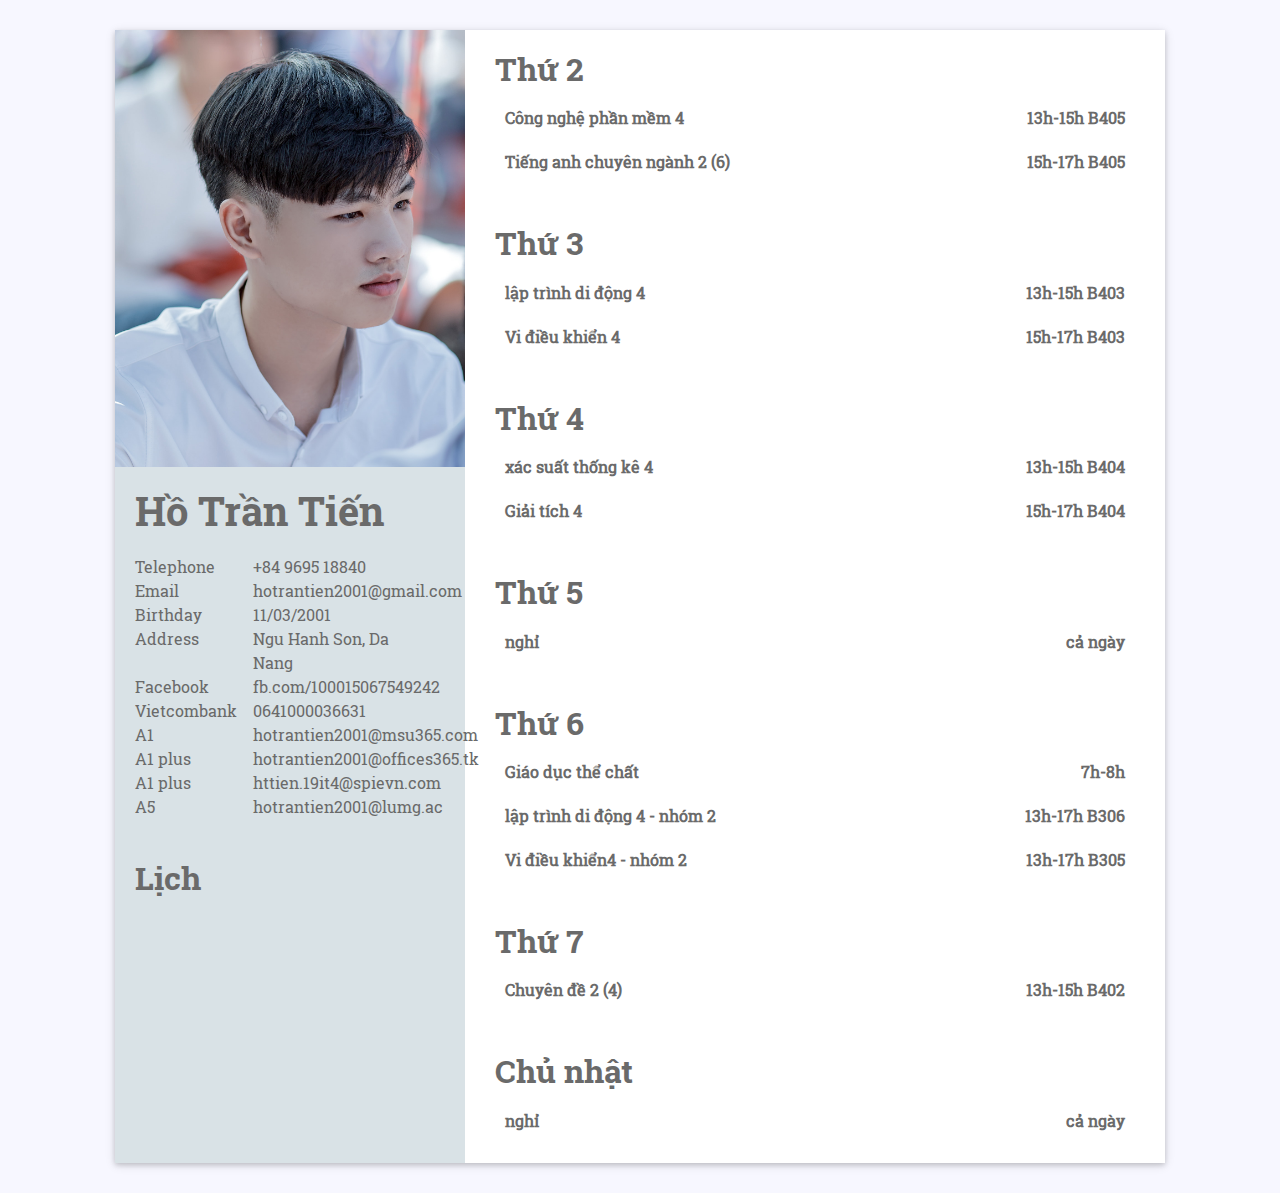
==== index.html @ 587c49fd "Update index.html" ====
<!doctype html>
<html lang="en">

<head>
    <meta charset="utf-8">
    <meta name="viewport" content="width=device-width, initial-scale=1, shrink-to-fit=no">
    <title>Profile</title>

    <link rel="shortcut icon" href="assets/images/fav.jpg">
    <link rel="stylesheet" href="assets/css/bootstrap.min.css">
    <link rel="stylesheet" href="assets/css/fontawsom-all.min.css">
    <link rel="stylesheet" type="text/css" href="assets/css/style.css" />
</head>

<body>
    <div class="container-fluid overcover">
        <div class="container profile-box">
            <div class="row">
                <div class="col-lg-4 col-md-5 leftgh">
                    <div class="image-box">
                        <img src="assets/images/profile.jpg" alt="">
                    </div>
                    <div class="name-info">
                        <h1>Hồ Trần Tiến</h1>
                        
                        <div class="row no-margin">
                            <div class="col-4 no-padding">
                                Telephone
                            </div>
                            <div class="col-8">
                                +84 9695 18840
                            </div>
                        </div>
                        <div class="row no-margin">
                            <div class="col-4 no-padding">
                                Email
                            </div>
                            <div class="col-8">
                                hotrantien2001@gmail.com
                            </div>
                        </div>
                        <div class="row no-margin">
                            <div class="col-4 no-padding">
                                Birthday
                            </div>
                            <div class="col-8">
                                11/03/2001
                            </div>
                        </div>
                        <div class="row no-margin">
                            <div class="col-4 no-padding">
                                Address
                            </div>
                            <div class="col-8">
                               Ngu Hanh Son, Da Nang
                            </div>
                        </div>
                        <div class="row no-margin">
                            <div class="col-4 no-padding">
                                Facebook
                            </div>
                            <div class="col-8">
                               fb.com/100015067549242
                            </div>
                        </div>
                        <div class="row no-margin">
                            <div class="col-4 no-padding">
                                Vietcombank
                            </div>
                            <div class="col-8">
                               0641000036631
                            </div>
                        </div>
                        <div class="row no-margin">
                            <div class="col-4 no-padding">
                                A1
                            </div>
                            <div class="col-8">
                               hotrantien2001@msu365.com
                            </div>
                        </div>
                        <div class="row no-margin">
                            <div class="col-4 no-padding">
                                A1 plus
                            </div>
                            <div class="col-8">
                               hotrantien2001@offices365.tk
                            </div>
                        </div>
                        <div class="row no-margin">
                            <div class="col-4 no-padding">
                                A1 plus
                            </div>
                            <div class="col-8">
                               httien.19it4@spievn.com
                            </div>
                        </div>
                        <div class="row no-margin">
                            <div class="col-4 no-padding">
                                A5
                            </div>
                            <div class="col-8">
                               hotrantien2001@lumg.ac
                            </div>
                        </div>
                        
                    </div>
                    <div class="profile">
                        <h2>Lịch</h2>
                        <script type="text/javascript" language="JavaScript" src="http://www.informatik.uni-leipzig.de/~duc/amlich/JavaScript/amlich-hnd.js">
                        </script>
                        <script language="JavaScript">
                        setOutputSize("small");
                        document.writeln(printSelectedMonth());
                        </script>
                    </div>
                </div>
                <div class="col-lg-8 col-md-7 no-padding">
                    <div class="rit-data">
                        <h2>Thứ 2</h2>
                        <ul>
                            <li><b>Công nghệ phần mềm 4<span>13h-15h B405</span></b></li>
                            <li><b>Tiếng anh chuyên ngành 2 (6)<span>15h-17h    B405</span></b></li>
                        </ul>
                    </div>
                    <div class="rit-data">
                        <h2>Thứ 3</h2>
                        <ul>
                            <li><b>lập trình di động 4<span>13h-15h    B403</span></b></li>
                            <li><b>Vi điều khiển 4<span>15h-17h    B403</span></b></li>
                        </ul>
                    </div>
                    <div class="rit-data">
                        <h2>Thứ 4</h2>
                        <ul>
                            <li><b>xác suất thống kê 4<span>13h-15h     B404</span></b></li>
                            <li><b>Giải tích 4<span>15h-17h    B404</span></b></li>
                        </ul>
                    </div>
                    <div class="rit-data">
                        <h2>Thứ 5</h2>
                        <ul>
                            <li><b>nghỉ<span>cả ngày</span></b></li>
                            
                        </ul>
                    </div>
                    <div class="rit-data">
                        <h2>Thứ 6</h2>
                        <ul>
                            <li><b>Giáo dục thể chất <span>7h-8h</span></b></li>
                            <li><b>lập trình di động 4 - nhóm 2<span>13h-17h    B306</span></b></li>
                            <li><b>Vi điều khiển4 - nhóm 2<span>13h-17h    B305</span></b></li>
                        </ul>
                    </div>
                    <div class="rit-data">
                        <h2>Thứ 7</h2>
                        <ul>
                            <li><b>Chuyên đề 2 (4)<span>13h-15h    B402</span></b></li>
                        </ul>
                    </div>
                    <div class="rit-data">
                        <h2>Chủ nhật</h2>
                        <ul>
                            <li><b>nghỉ<span>cả ngày</span></b></li>
                            
                        </ul>
                    </div>
                </div>
            </div>
        </div>
    </div>
</body>

<script src="assets/js/jquery-3.2.1.min.js"></script>
<script src="assets/js/popper.min.js"></script>
<script src="assets/js/bootstrap.min.js"></script>
<script src="assets/js/script.js"></script>


</html>
---- assets/css/fontawsom-all.min.css ----
/*!
 * Font Awesome Free 5.3.1 by @fontawesome - https://fontawesome.com
 * License - https://fontawesome.com/license/free (Icons: CC BY 4.0, Fonts: SIL OFL 1.1, Code: MIT License)
 */
.fa,.fab,.fal,.far,.fas{-moz-osx-font-smoothing:grayscale;-webkit-font-smoothing:antialiased;display:inline-block;font-style:normal;font-variant:normal;text-rendering:auto;line-height:1}.fa-lg{font-size:1.33333em;line-height:.75em;vertical-align:-.0667em}.fa-xs{font-size:.75em}.fa-sm{font-size:.875em}.fa-1x{font-size:1em}.fa-2x{font-size:2em}.fa-3x{font-size:3em}.fa-4x{font-size:4em}.fa-5x{font-size:5em}.fa-6x{font-size:6em}.fa-7x{font-size:7em}.fa-8x{font-size:8em}.fa-9x{font-size:9em}.fa-10x{font-size:10em}.fa-fw{text-align:center;width:1.25em}.fa-ul{list-style-type:none;margin-left:2.5em;padding-left:0}.fa-ul>li{position:relative}.fa-li{left:-2em;position:absolute;text-align:center;width:2em;line-height:inherit}.fa-border{border:.08em solid #eee;border-radius:.1em;padding:.2em .25em .15em}.fa-pull-left{float:left}.fa-pull-right{float:right}.fa.fa-pull-left,.fab.fa-pull-left,.fal.fa-pull-left,.far.fa-pull-left,.fas.fa-pull-left{margin-right:.3em}.fa.fa-pull-right,.fab.fa-pull-right,.fal.fa-pull-right,.far.fa-pull-right,.fas.fa-pull-right{margin-left:.3em}.fa-spin{animation:fa-spin 2s infinite linear}.fa-pulse{animation:fa-spin 1s infinite steps(8)}@keyframes fa-spin{0%{transform:rotate(0deg)}to{transform:rotate(1turn)}}.fa-rotate-90{-ms-filter:"progid:DXImageTransform.Microsoft.BasicImage(rotation=1)";transform:rotate(90deg)}.fa-rotate-180{-ms-filter:"progid:DXImageTransform.Microsoft.BasicImage(rotation=2)";transform:rotate(180deg)}.fa-rotate-270{-ms-filter:"progid:DXImageTransform.Microsoft.BasicImage(rotation=3)";transform:rotate(270deg)}.fa-flip-horizontal{-ms-filter:"progid:DXImageTransform.Microsoft.BasicImage(rotation=0, mirror=1)";transform:scaleX(-1)}.fa-flip-vertical{transform:scaleY(-1)}.fa-flip-horizontal.fa-flip-vertical,.fa-flip-vertical{-ms-filter:"progid:DXImageTransform.Microsoft.BasicImage(rotation=2, mirror=1)"}.fa-flip-horizontal.fa-flip-vertical{transform:scale(-1)}:root .fa-flip-horizontal,:root .fa-flip-vertical,:root .fa-rotate-90,:root .fa-rotate-180,:root .fa-rotate-270{-webkit-filter:none;filter:none}.fa-stack{display:inline-block;height:2em;line-height:2em;position:relative;vertical-align:middle;width:2em}.fa-stack-1x,.fa-stack-2x{left:0;position:absolute;text-align:center;width:100%}.fa-stack-1x{line-height:inherit}.fa-stack-2x{font-size:2em}.fa-inverse{color:#fff}.fa-500px:before{content:"\f26e"}.fa-accessible-icon:before{content:"\f368"}.fa-accusoft:before{content:"\f369"}.fa-ad:before{content:"\f641"}.fa-address-book:before{content:"\f2b9"}.fa-address-card:before{content:"\f2bb"}.fa-adjust:before{content:"\f042"}.fa-adn:before{content:"\f170"}.fa-adversal:before{content:"\f36a"}.fa-affiliatetheme:before{content:"\f36b"}.fa-air-freshener:before{content:"\f5d0"}.fa-algolia:before{content:"\f36c"}.fa-align-center:before{content:"\f037"}.fa-align-justify:before{content:"\f039"}.fa-align-left:before{content:"\f036"}.fa-align-right:before{content:"\f038"}.fa-alipay:before{content:"\f642"}.fa-allergies:before{content:"\f461"}.fa-amazon:before{content:"\f270"}.fa-amazon-pay:before{content:"\f42c"}.fa-ambulance:before{content:"\f0f9"}.fa-american-sign-language-interpreting:before{content:"\f2a3"}.fa-amilia:before{content:"\f36d"}.fa-anchor:before{content:"\f13d"}.fa-android:before{content:"\f17b"}.fa-angellist:before{content:"\f209"}.fa-angle-double-down:before{content:"\f103"}.fa-angle-double-left:before{content:"\f100"}.fa-angle-double-right:before{content:"\f101"}.fa-angle-double-up:before{content:"\f102"}.fa-angle-down:before{content:"\f107"}.fa-angle-left:before{content:"\f104"}.fa-angle-right:before{content:"\f105"}.fa-angle-up:before{content:"\f106"}.fa-angry:before{content:"\f556"}.fa-angrycreative:before{content:"\f36e"}.fa-angular:before{content:"\f420"}.fa-ankh:before{content:"\f644"}.fa-app-store:before{content:"\f36f"}.fa-app-store-ios:before{content:"\f370"}.fa-apper:before{content:"\f371"}.fa-apple:before{content:"\f179"}.fa-apple-alt:before{content:"\f5d1"}.fa-apple-pay:before{content:"\f415"}.fa-archive:before{content:"\f187"}.fa-archway:before{content:"\f557"}.fa-arrow-alt-circle-down:before{content:"\f358"}.fa-arrow-alt-circle-left:before{content:"\f359"}.fa-arrow-alt-circle-right:before{content:"\f35a"}.fa-arrow-alt-circle-up:before{content:"\f35b"}.fa-arrow-circle-down:before{content:"\f0ab"}.fa-arrow-circle-left:before{content:"\f0a8"}.fa-arrow-circle-right:before{content:"\f0a9"}.fa-arrow-circle-up:before{content:"\f0aa"}.fa-arrow-down:before{content:"\f063"}.fa-arrow-left:before{content:"\f060"}.fa-arrow-right:before{content:"\f061"}.fa-arrow-up:before{content:"\f062"}.fa-arrows-alt:before{content:"\f0b2"}.fa-arrows-alt-h:before{content:"\f337"}.fa-arrows-alt-v:before{content:"\f338"}.fa-assistive-listening-systems:before{content:"\f2a2"}.fa-asterisk:before{content:"\f069"}.fa-asymmetrik:before{content:"\f372"}.fa-at:before{content:"\f1fa"}.fa-atlas:before{content:"\f558"}.fa-atom:before{content:"\f5d2"}.fa-audible:before{content:"\f373"}.fa-audio-description:before{content:"\f29e"}.fa-autoprefixer:before{content:"\f41c"}.fa-avianex:before{content:"\f374"}.fa-aviato:before{content:"\f421"}.fa-award:before{content:"\f559"}.fa-aws:before{content:"\f375"}.fa-backspace:before{content:"\f55a"}.fa-backward:before{content:"\f04a"}.fa-balance-scale:before{content:"\f24e"}.fa-ban:before{content:"\f05e"}.fa-band-aid:before{content:"\f462"}.fa-bandcamp:before{content:"\f2d5"}.fa-barcode:before{content:"\f02a"}.fa-bars:before{content:"\f0c9"}.fa-baseball-ball:before{content:"\f433"}.fa-basketball-ball:before{content:"\f434"}.fa-bath:before{content:"\f2cd"}.fa-battery-empty:before{content:"\f244"}.fa-battery-full:before{content:"\f240"}.fa-battery-half:before{content:"\f242"}.fa-battery-quarter:before{content:"\f243"}.fa-battery-three-quarters:before{content:"\f241"}.fa-bed:before{content:"\f236"}.fa-beer:before{content:"\f0fc"}.fa-behance:before{content:"\f1b4"}.fa-behance-square:before{content:"\f1b5"}.fa-bell:before{content:"\f0f3"}.fa-bell-slash:before{content:"\f1f6"}.fa-bezier-curve:before{content:"\f55b"}.fa-bible:before{content:"\f647"}.fa-bicycle:before{content:"\f206"}.fa-bimobject:before{content:"\f378"}.fa-binoculars:before{content:"\f1e5"}.fa-birthday-cake:before{content:"\f1fd"}.fa-bitbucket:before{content:"\f171"}.fa-bitcoin:before{content:"\f379"}.fa-bity:before{content:"\f37a"}.fa-black-tie:before{content:"\f27e"}.fa-blackberry:before{content:"\f37b"}.fa-blender:before{content:"\f517"}.fa-blind:before{content:"\f29d"}.fa-blogger:before{content:"\f37c"}.fa-blogger-b:before{content:"\f37d"}.fa-bluetooth:before{content:"\f293"}.fa-bluetooth-b:before{content:"\f294"}.fa-bold:before{content:"\f032"}.fa-bolt:before{content:"\f0e7"}.fa-bomb:before{content:"\f1e2"}.fa-bone:before{content:"\f5d7"}.fa-bong:before{content:"\f55c"}.fa-book:before{content:"\f02d"}.fa-book-open:before{content:"\f518"}.fa-book-reader:before{content:"\f5da"}.fa-bookmark:before{content:"\f02e"}.fa-bowling-ball:before{content:"\f436"}.fa-box:before{content:"\f466"}.fa-box-open:before{content:"\f49e"}.fa-boxes:before{content:"\f468"}.fa-braille:before{content:"\f2a1"}.fa-brain:before{content:"\f5dc"}.fa-briefcase:before{content:"\f0b1"}.fa-briefcase-medical:before{content:"\f469"}.fa-broadcast-tower:before{content:"\f519"}.fa-broom:before{content:"\f51a"}.fa-brush:before{content:"\f55d"}.fa-btc:before{content:"\f15a"}.fa-bug:before{content:"\f188"}.fa-building:before{content:"\f1ad"}.fa-bullhorn:before{content:"\f0a1"}.fa-bullseye:before{content:"\f140"}.fa-burn:before{content:"\f46a"}.fa-buromobelexperte:before{content:"\f37f"}.fa-bus:before{content:"\f207"}.fa-bus-alt:before{content:"\f55e"}.fa-business-time:before{content:"\f64a"}.fa-buysellads:before{content:"\f20d"}.fa-calculator:before{content:"\f1ec"}.fa-calendar:before{content:"\f133"}.fa-calendar-alt:before{content:"\f073"}.fa-calendar-check:before{content:"\f274"}.fa-calendar-minus:before{content:"\f272"}.fa-calendar-plus:before{content:"\f271"}.fa-calendar-times:before{content:"\f273"}.fa-camera:before{content:"\f030"}.fa-camera-retro:before{content:"\f083"}.fa-cannabis:before{content:"\f55f"}.fa-capsules:before{content:"\f46b"}.fa-car:before{content:"\f1b9"}.fa-car-alt:before{content:"\f5de"}.fa-car-battery:before{content:"\f5df"}.fa-car-crash:before{content:"\f5e1"}.fa-car-side:before{content:"\f5e4"}.fa-caret-down:before{content:"\f0d7"}.fa-caret-left:before{content:"\f0d9"}.fa-caret-right:before{content:"\f0da"}.fa-caret-square-down:before{content:"\f150"}.fa-caret-square-left:before{content:"\f191"}.fa-caret-square-right:before{content:"\f152"}.fa-caret-square-up:before{content:"\f151"}.fa-caret-up:before{content:"\f0d8"}.fa-cart-arrow-down:before{content:"\f218"}.fa-cart-plus:before{content:"\f217"}.fa-cc-amazon-pay:before{content:"\f42d"}.fa-cc-amex:before{content:"\f1f3"}.fa-cc-apple-pay:before{content:"\f416"}.fa-cc-diners-club:before{content:"\f24c"}.fa-cc-discover:before{content:"\f1f2"}.fa-cc-jcb:before{content:"\f24b"}.fa-cc-mastercard:before{content:"\f1f1"}.fa-cc-paypal:before{content:"\f1f4"}.fa-cc-stripe:before{content:"\f1f5"}.fa-cc-visa:before{content:"\f1f0"}.fa-centercode:before{content:"\f380"}.fa-certificate:before{content:"\f0a3"}.fa-chalkboard:before{content:"\f51b"}.fa-chalkboard-teacher:before{content:"\f51c"}.fa-charging-station:before{content:"\f5e7"}.fa-chart-area:before{content:"\f1fe"}.fa-chart-bar:before{content:"\f080"}.fa-chart-line:before{content:"\f201"}.fa-chart-pie:before{content:"\f200"}.fa-check:before{content:"\f00c"}.fa-check-circle:before{content:"\f058"}.fa-check-double:before{content:"\f560"}.fa-check-square:before{content:"\f14a"}.fa-chess:before{content:"\f439"}.fa-chess-bishop:before{content:"\f43a"}.fa-chess-board:before{content:"\f43c"}.fa-chess-king:before{content:"\f43f"}.fa-chess-knight:before{content:"\f441"}.fa-chess-pawn:before{content:"\f443"}.fa-chess-queen:before{content:"\f445"}.fa-chess-rook:before{content:"\f447"}.fa-chevron-circle-down:before{content:"\f13a"}.fa-chevron-circle-left:before{content:"\f137"}.fa-chevron-circle-right:before{content:"\f138"}.fa-chevron-circle-up:before{content:"\f139"}.fa-chevron-down:before{content:"\f078"}.fa-chevron-left:before{content:"\f053"}.fa-chevron-right:before{content:"\f054"}.fa-chevron-up:before{content:"\f077"}.fa-child:before{content:"\f1ae"}.fa-chrome:before{content:"\f268"}.fa-church:before{content:"\f51d"}.fa-circle:before{content:"\f111"}.fa-circle-notch:before{content:"\f1ce"}.fa-city:before{content:"\f64f"}.fa-clipboard:before{content:"\f328"}.fa-clipboard-check:before{content:"\f46c"}.fa-clipboard-list:before{content:"\f46d"}.fa-clock:before{content:"\f017"}.fa-clone:before{content:"\f24d"}.fa-closed-captioning:before{content:"\f20a"}.fa-cloud:before{content:"\f0c2"}.fa-cloud-download-alt:before{content:"\f381"}.fa-cloud-upload-alt:before{content:"\f382"}.fa-cloudscale:before{content:"\f383"}.fa-cloudsmith:before{content:"\f384"}.fa-cloudversify:before{content:"\f385"}.fa-cocktail:before{content:"\f561"}.fa-code:before{content:"\f121"}.fa-code-branch:before{content:"\f126"}.fa-codepen:before{content:"\f1cb"}.fa-codiepie:before{content:"\f284"}.fa-coffee:before{content:"\f0f4"}.fa-cog:before{content:"\f013"}.fa-cogs:before{content:"\f085"}.fa-coins:before{content:"\f51e"}.fa-columns:before{content:"\f0db"}.fa-comment:before{content:"\f075"}.fa-comment-alt:before{content:"\f27a"}.fa-comment-dollar:before{content:"\f651"}.fa-comment-dots:before{content:"\f4ad"}.fa-comment-slash:before{content:"\f4b3"}.fa-comments:before{content:"\f086"}.fa-comments-dollar:before{content:"\f653"}.fa-compact-disc:before{content:"\f51f"}.fa-compass:before{content:"\f14e"}.fa-compress:before{content:"\f066"}.fa-concierge-bell:before{content:"\f562"}.fa-connectdevelop:before{content:"\f20e"}.fa-contao:before{content:"\f26d"}.fa-cookie:before{content:"\f563"}.fa-cookie-bite:before{content:"\f564"}.fa-copy:before{content:"\f0c5"}.fa-copyright:before{content:"\f1f9"}.fa-couch:before{content:"\f4b8"}.fa-cpanel:before{content:"\f388"}.fa-creative-commons:before{content:"\f25e"}.fa-creative-commons-by:before{content:"\f4e7"}.fa-creative-commons-nc:before{content:"\f4e8"}.fa-creative-commons-nc-eu:before{content:"\f4e9"}.fa-creative-commons-nc-jp:before{content:"\f4ea"}.fa-creative-commons-nd:before{content:"\f4eb"}.fa-creative-commons-pd:before{content:"\f4ec"}.fa-creative-commons-pd-alt:before{content:"\f4ed"}.fa-creative-commons-remix:before{content:"\f4ee"}.fa-creative-commons-sa:before{content:"\f4ef"}.fa-creative-commons-sampling:before{content:"\f4f0"}.fa-creative-commons-sampling-plus:before{content:"\f4f1"}.fa-creative-commons-share:before{content:"\f4f2"}.fa-credit-card:before{content:"\f09d"}.fa-crop:before{content:"\f125"}.fa-crop-alt:before{content:"\f565"}.fa-cross:before{content:"\f654"}.fa-crosshairs:before{content:"\f05b"}.fa-crow:before{content:"\f520"}.fa-crown:before{content:"\f521"}.fa-css3:before{content:"\f13c"}.fa-css3-alt:before{content:"\f38b"}.fa-cube:before{content:"\f1b2"}.fa-cubes:before{content:"\f1b3"}.fa-cut:before{content:"\f0c4"}.fa-cuttlefish:before{content:"\f38c"}.fa-d-and-d:before{content:"\f38d"}.fa-dashcube:before{content:"\f210"}.fa-database:before{content:"\f1c0"}.fa-deaf:before{content:"\f2a4"}.fa-delicious:before{content:"\f1a5"}.fa-deploydog:before{content:"\f38e"}.fa-deskpro:before{content:"\f38f"}.fa-desktop:before{content:"\f108"}.fa-deviantart:before{content:"\f1bd"}.fa-dharmachakra:before{content:"\f655"}.fa-diagnoses:before{content:"\f470"}.fa-dice:before{content:"\f522"}.fa-dice-five:before{content:"\f523"}.fa-dice-four:before{content:"\f524"}.fa-dice-one:before{content:"\f525"}.fa-dice-six:before{content:"\f526"}.fa-dice-three:before{content:"\f527"}.fa-dice-two:before{content:"\f528"}.fa-digg:before{content:"\f1a6"}.fa-digital-ocean:before{content:"\f391"}.fa-digital-tachograph:before{content:"\f566"}.fa-directions:before{content:"\f5eb"}.fa-discord:before{content:"\f392"}.fa-discourse:before{content:"\f393"}.fa-divide:before{content:"\f529"}.fa-dizzy:before{content:"\f567"}.fa-dna:before{content:"\f471"}.fa-dochub:before{content:"\f394"}.fa-docker:before{content:"\f395"}.fa-dollar-sign:before{content:"\f155"}.fa-dolly:before{content:"\f472"}.fa-dolly-flatbed:before{content:"\f474"}.fa-donate:before{content:"\f4b9"}.fa-door-closed:before{content:"\f52a"}.fa-door-open:before{content:"\f52b"}.fa-dot-circle:before{content:"\f192"}.fa-dove:before{content:"\f4ba"}.fa-download:before{content:"\f019"}.fa-draft2digital:before{content:"\f396"}.fa-drafting-compass:before{content:"\f568"}.fa-draw-polygon:before{content:"\f5ee"}.fa-dribbble:before{content:"\f17d"}.fa-dribbble-square:before{content:"\f397"}.fa-dropbox:before{content:"\f16b"}.fa-drum:before{content:"\f569"}.fa-drum-steelpan:before{content:"\f56a"}.fa-drupal:before{content:"\f1a9"}.fa-dumbbell:before{content:"\f44b"}.fa-dyalog:before{content:"\f399"}.fa-earlybirds:before{content:"\f39a"}.fa-ebay:before{content:"\f4f4"}.fa-edge:before{content:"\f282"}.fa-edit:before{content:"\f044"}.fa-eject:before{content:"\f052"}.fa-elementor:before{content:"\f430"}.fa-ellipsis-h:before{content:"\f141"}.fa-ellipsis-v:before{content:"\f142"}.fa-ello:before{content:"\f5f1"}.fa-ember:before{content:"\f423"}.fa-empire:before{content:"\f1d1"}.fa-envelope:before{content:"\f0e0"}.fa-envelope-open:before{content:"\f2b6"}.fa-envelope-open-text:before{content:"\f658"}.fa-envelope-square:before{content:"\f199"}.fa-envira:before{content:"\f299"}.fa-equals:before{content:"\f52c"}.fa-eraser:before{content:"\f12d"}.fa-erlang:before{content:"\f39d"}.fa-ethereum:before{content:"\f42e"}.fa-etsy:before{content:"\f2d7"}.fa-euro-sign:before{content:"\f153"}.fa-exchange-alt:before{content:"\f362"}.fa-exclamation:before{content:"\f12a"}.fa-exclamation-circle:before{content:"\f06a"}.fa-exclamation-triangle:before{content:"\f071"}.fa-expand:before{content:"\f065"}.fa-expand-arrows-alt:before{content:"\f31e"}.fa-expeditedssl:before{content:"\f23e"}.fa-external-link-alt:before{content:"\f35d"}.fa-external-link-square-alt:before{content:"\f360"}.fa-eye:before{content:"\f06e"}.fa-eye-dropper:before{content:"\f1fb"}.fa-eye-slash:before{content:"\f070"}.fa-facebook:before{content:"\f09a"}.fa-facebook-f:before{content:"\f39e"}.fa-facebook-messenger:before{content:"\f39f"}.fa-facebook-square:before{content:"\f082"}.fa-fast-backward:before{content:"\f049"}.fa-fast-forward:before{content:"\f050"}.fa-fax:before{content:"\f1ac"}.fa-feather:before{content:"\f52d"}.fa-feather-alt:before{content:"\f56b"}.fa-female:before{content:"\f182"}.fa-fighter-jet:before{content:"\f0fb"}.fa-file:before{content:"\f15b"}.fa-file-alt:before{content:"\f15c"}.fa-file-archive:before{content:"\f1c6"}.fa-file-audio:before{content:"\f1c7"}.fa-file-code:before{content:"\f1c9"}.fa-file-contract:before{content:"\f56c"}.fa-file-download:before{content:"\f56d"}.fa-file-excel:before{content:"\f1c3"}.fa-file-export:before{content:"\f56e"}.fa-file-image:before{content:"\f1c5"}.fa-file-import:before{content:"\f56f"}.fa-file-invoice:before{content:"\f570"}.fa-file-invoice-dollar:before{content:"\f571"}.fa-file-medical:before{content:"\f477"}.fa-file-medical-alt:before{content:"\f478"}.fa-file-pdf:before{content:"\f1c1"}.fa-file-powerpoint:before{content:"\f1c4"}.fa-file-prescription:before{content:"\f572"}.fa-file-signature:before{content:"\f573"}.fa-file-upload:before{content:"\f574"}.fa-file-video:before{content:"\f1c8"}.fa-file-word:before{content:"\f1c2"}.fa-fill:before{content:"\f575"}.fa-fill-drip:before{content:"\f576"}.fa-film:before{content:"\f008"}.fa-filter:before{content:"\f0b0"}.fa-fingerprint:before{content:"\f577"}.fa-fire:before{content:"\f06d"}.fa-fire-extinguisher:before{content:"\f134"}.fa-firefox:before{content:"\f269"}.fa-first-aid:before{content:"\f479"}.fa-first-order:before{content:"\f2b0"}.fa-first-order-alt:before{content:"\f50a"}.fa-firstdraft:before{content:"\f3a1"}.fa-fish:before{content:"\f578"}.fa-flag:before{content:"\f024"}.fa-flag-checkered:before{content:"\f11e"}.fa-flask:before{content:"\f0c3"}.fa-flickr:before{content:"\f16e"}.fa-flipboard:before{content:"\f44d"}.fa-flushed:before{content:"\f579"}.fa-fly:before{content:"\f417"}.fa-folder:before{content:"\f07b"}.fa-folder-minus:before{content:"\f65d"}.fa-folder-open:before{content:"\f07c"}.fa-folder-plus:before{content:"\f65e"}.fa-font:before{content:"\f031"}.fa-font-awesome:before{content:"\f2b4"}.fa-font-awesome-alt:before{content:"\f35c"}.fa-font-awesome-flag:before{content:"\f425"}.fa-font-awesome-logo-full:before{content:"\f4e6"}.fa-fonticons:before{content:"\f280"}.fa-fonticons-fi:before{content:"\f3a2"}.fa-football-ball:before{content:"\f44e"}.fa-fort-awesome:before{content:"\f286"}.fa-fort-awesome-alt:before{content:"\f3a3"}.fa-forumbee:before{content:"\f211"}.fa-forward:before{content:"\f04e"}.fa-foursquare:before{content:"\f180"}.fa-free-code-camp:before{content:"\f2c5"}.fa-freebsd:before{content:"\f3a4"}.fa-frog:before{content:"\f52e"}.fa-frown:before{content:"\f119"}.fa-frown-open:before{content:"\f57a"}.fa-fulcrum:before{content:"\f50b"}.fa-funnel-dollar:before{content:"\f662"}.fa-futbol:before{content:"\f1e3"}.fa-galactic-republic:before{content:"\f50c"}.fa-galactic-senate:before{content:"\f50d"}.fa-gamepad:before{content:"\f11b"}.fa-gas-pump:before{content:"\f52f"}.fa-gavel:before{content:"\f0e3"}.fa-gem:before{content:"\f3a5"}.fa-genderless:before{content:"\f22d"}.fa-get-pocket:before{content:"\f265"}.fa-gg:before{content:"\f260"}.fa-gg-circle:before{content:"\f261"}.fa-gift:before{content:"\f06b"}.fa-git:before{content:"\f1d3"}.fa-git-square:before{content:"\f1d2"}.fa-github:before{content:"\f09b"}.fa-github-alt:before{content:"\f113"}.fa-github-square:before{content:"\f092"}.fa-gitkraken:before{content:"\f3a6"}.fa-gitlab:before{content:"\f296"}.fa-gitter:before{content:"\f426"}.fa-glass-martini:before{content:"\f000"}.fa-glass-martini-alt:before{content:"\f57b"}.fa-glasses:before{content:"\f530"}.fa-glide:before{content:"\f2a5"}.fa-glide-g:before{content:"\f2a6"}.fa-globe:before{content:"\f0ac"}.fa-globe-africa:before{content:"\f57c"}.fa-globe-americas:before{content:"\f57d"}.fa-globe-asia:before{content:"\f57e"}.fa-gofore:before{content:"\f3a7"}.fa-golf-ball:before{content:"\f450"}.fa-goodreads:before{content:"\f3a8"}.fa-goodreads-g:before{content:"\f3a9"}.fa-google:before{content:"\f1a0"}.fa-google-drive:before{content:"\f3aa"}.fa-google-play:before{content:"\f3ab"}.fa-google-plus:before{content:"\f2b3"}.fa-google-plus-g:before{content:"\f0d5"}.fa-google-plus-square:before{content:"\f0d4"}.fa-google-wallet:before{content:"\f1ee"}.fa-gopuram:before{content:"\f664"}.fa-graduation-cap:before{content:"\f19d"}.fa-gratipay:before{content:"\f184"}.fa-grav:before{content:"\f2d6"}.fa-greater-than:before{content:"\f531"}.fa-greater-than-equal:before{content:"\f532"}.fa-grimace:before{content:"\f57f"}.fa-grin:before{content:"\f580"}.fa-grin-alt:before{content:"\f581"}.fa-grin-beam:before{content:"\f582"}.fa-grin-beam-sweat:before{content:"\f583"}.fa-grin-hearts:before{content:"\f584"}.fa-grin-squint:before{content:"\f585"}.fa-grin-squint-tears:before{content:"\f586"}.fa-grin-stars:before{content:"\f587"}.fa-grin-tears:before{content:"\f588"}.fa-grin-tongue:before{content:"\f589"}.fa-grin-tongue-squint:before{content:"\f58a"}.fa-grin-tongue-wink:before{content:"\f58b"}.fa-grin-wink:before{content:"\f58c"}.fa-grip-horizontal:before{content:"\f58d"}.fa-grip-vertical:before{content:"\f58e"}.fa-gripfire:before{content:"\f3ac"}.fa-grunt:before{content:"\f3ad"}.fa-gulp:before{content:"\f3ae"}.fa-h-square:before{content:"\f0fd"}.fa-hacker-news:before{content:"\f1d4"}.fa-hacker-news-square:before{content:"\f3af"}.fa-hackerrank:before{content:"\f5f7"}.fa-hamsa:before{content:"\f665"}.fa-hand-holding:before{content:"\f4bd"}.fa-hand-holding-heart:before{content:"\f4be"}.fa-hand-holding-usd:before{content:"\f4c0"}.fa-hand-lizard:before{content:"\f258"}.fa-hand-paper:before{content:"\f256"}.fa-hand-peace:before{content:"\f25b"}.fa-hand-point-down:before{content:"\f0a7"}.fa-hand-point-left:before{content:"\f0a5"}.fa-hand-point-right:before{content:"\f0a4"}.fa-hand-point-up:before{content:"\f0a6"}.fa-hand-pointer:before{content:"\f25a"}.fa-hand-rock:before{content:"\f255"}.fa-hand-scissors:before{content:"\f257"}.fa-hand-spock:before{content:"\f259"}.fa-hands:before{content:"\f4c2"}.fa-hands-helping:before{content:"\f4c4"}.fa-handshake:before{content:"\f2b5"}.fa-hashtag:before{content:"\f292"}.fa-haykal:before{content:"\f666"}.fa-hdd:before{content:"\f0a0"}.fa-heading:before{content:"\f1dc"}.fa-headphones:before{content:"\f025"}.fa-headphones-alt:before{content:"\f58f"}.fa-headset:before{content:"\f590"}.fa-heart:before{content:"\f004"}.fa-heartbeat:before{content:"\f21e"}.fa-helicopter:before{content:"\f533"}.fa-highlighter:before{content:"\f591"}.fa-hips:before{content:"\f452"}.fa-hire-a-helper:before{content:"\f3b0"}.fa-history:before{content:"\f1da"}.fa-hockey-puck:before{content:"\f453"}.fa-home:before{content:"\f015"}.fa-hooli:before{content:"\f427"}.fa-hornbill:before{content:"\f592"}.fa-hospital:before{content:"\f0f8"}.fa-hospital-alt:before{content:"\f47d"}.fa-hospital-symbol:before{content:"\f47e"}.fa-hot-tub:before{content:"\f593"}.fa-hotel:before{content:"\f594"}.fa-hotjar:before{content:"\f3b1"}.fa-hourglass:before{content:"\f254"}.fa-hourglass-end:before{content:"\f253"}.fa-hourglass-half:before{content:"\f252"}.fa-hourglass-start:before{content:"\f251"}.fa-houzz:before{content:"\f27c"}.fa-html5:before{content:"\f13b"}.fa-hubspot:before{content:"\f3b2"}.fa-i-cursor:before{content:"\f246"}.fa-id-badge:before{content:"\f2c1"}.fa-id-card:before{content:"\f2c2"}.fa-id-card-alt:before{content:"\f47f"}.fa-image:before{content:"\f03e"}.fa-images:before{content:"\f302"}.fa-imdb:before{content:"\f2d8"}.fa-inbox:before{content:"\f01c"}.fa-indent:before{content:"\f03c"}.fa-industry:before{content:"\f275"}.fa-infinity:before{content:"\f534"}.fa-info:before{content:"\f129"}.fa-info-circle:before{content:"\f05a"}.fa-instagram:before{content:"\f16d"}.fa-internet-explorer:before{content:"\f26b"}.fa-ioxhost:before{content:"\f208"}.fa-italic:before{content:"\f033"}.fa-itunes:before{content:"\f3b4"}.fa-itunes-note:before{content:"\f3b5"}.fa-java:before{content:"\f4e4"}.fa-jedi:before{content:"\f669"}.fa-jedi-order:before{content:"\f50e"}.fa-jenkins:before{content:"\f3b6"}.fa-joget:before{content:"\f3b7"}.fa-joint:before{content:"\f595"}.fa-joomla:before{content:"\f1aa"}.fa-journal-whills:before{content:"\f66a"}.fa-js:before{content:"\f3b8"}.fa-js-square:before{content:"\f3b9"}.fa-jsfiddle:before{content:"\f1cc"}.fa-kaaba:before{content:"\f66b"}.fa-kaggle:before{content:"\f5fa"}.fa-key:before{content:"\f084"}.fa-keybase:before{content:"\f4f5"}.fa-keyboard:before{content:"\f11c"}.fa-keycdn:before{content:"\f3ba"}.fa-khanda:before{content:"\f66d"}.fa-kickstarter:before{content:"\f3bb"}.fa-kickstarter-k:before{content:"\f3bc"}.fa-kiss:before{content:"\f596"}.fa-kiss-beam:before{content:"\f597"}.fa-kiss-wink-heart:before{content:"\f598"}.fa-kiwi-bird:before{content:"\f535"}.fa-korvue:before{content:"\f42f"}.fa-landmark:before{content:"\f66f"}.fa-language:before{content:"\f1ab"}.fa-laptop:before{content:"\f109"}.fa-laptop-code:before{content:"\f5fc"}.fa-laravel:before{content:"\f3bd"}.fa-lastfm:before{content:"\f202"}.fa-lastfm-square:before{content:"\f203"}.fa-laugh:before{content:"\f599"}.fa-laugh-beam:before{content:"\f59a"}.fa-laugh-squint:before{content:"\f59b"}.fa-laugh-wink:before{content:"\f59c"}.fa-layer-group:before{content:"\f5fd"}.fa-leaf:before{content:"\f06c"}.fa-leanpub:before{content:"\f212"}.fa-lemon:before{content:"\f094"}.fa-less:before{content:"\f41d"}.fa-less-than:before{content:"\f536"}.fa-less-than-equal:before{content:"\f537"}.fa-level-down-alt:before{content:"\f3be"}.fa-level-up-alt:before{content:"\f3bf"}.fa-life-ring:before{content:"\f1cd"}.fa-lightbulb:before{content:"\f0eb"}.fa-line:before{content:"\f3c0"}.fa-link:before{content:"\f0c1"}.fa-linkedin:before{content:"\f08c"}.fa-linkedin-in:before{content:"\f0e1"}.fa-linode:before{content:"\f2b8"}.fa-linux:before{content:"\f17c"}.fa-lira-sign:before{content:"\f195"}.fa-list:before{content:"\f03a"}.fa-list-alt:before{content:"\f022"}.fa-list-ol:before{content:"\f0cb"}.fa-list-ul:before{content:"\f0ca"}.fa-location-arrow:before{content:"\f124"}.fa-lock:before{content:"\f023"}.fa-lock-open:before{content:"\f3c1"}.fa-long-arrow-alt-down:before{content:"\f309"}.fa-long-arrow-alt-left:before{content:"\f30a"}.fa-long-arrow-alt-right:before{content:"\f30b"}.fa-long-arrow-alt-up:before{content:"\f30c"}.fa-low-vision:before{content:"\f2a8"}.fa-luggage-cart:before{content:"\f59d"}.fa-lyft:before{content:"\f3c3"}.fa-magento:before{content:"\f3c4"}.fa-magic:before{content:"\f0d0"}.fa-magnet:before{content:"\f076"}.fa-mail-bulk:before{content:"\f674"}.fa-mailchimp:before{content:"\f59e"}.fa-male:before{content:"\f183"}.fa-mandalorian:before{content:"\f50f"}.fa-map:before{content:"\f279"}.fa-map-marked:before{content:"\f59f"}.fa-map-marked-alt:before{content:"\f5a0"}.fa-map-marker:before{content:"\f041"}.fa-map-marker-alt:before{content:"\f3c5"}.fa-map-pin:before{content:"\f276"}.fa-map-signs:before{content:"\f277"}.fa-markdown:before{content:"\f60f"}.fa-marker:before{content:"\f5a1"}.fa-mars:before{content:"\f222"}.fa-mars-double:before{content:"\f227"}.fa-mars-stroke:before{content:"\f229"}.fa-mars-stroke-h:before{content:"\f22b"}.fa-mars-stroke-v:before{content:"\f22a"}.fa-mastodon:before{content:"\f4f6"}.fa-maxcdn:before{content:"\f136"}.fa-medal:before{content:"\f5a2"}.fa-medapps:before{content:"\f3c6"}.fa-medium:before{content:"\f23a"}.fa-medium-m:before{content:"\f3c7"}.fa-medkit:before{content:"\f0fa"}.fa-medrt:before{content:"\f3c8"}.fa-meetup:before{content:"\f2e0"}.fa-megaport:before{content:"\f5a3"}.fa-meh:before{content:"\f11a"}.fa-meh-blank:before{content:"\f5a4"}.fa-meh-rolling-eyes:before{content:"\f5a5"}.fa-memory:before{content:"\f538"}.fa-menorah:before{content:"\f676"}.fa-mercury:before{content:"\f223"}.fa-microchip:before{content:"\f2db"}.fa-microphone:before{content:"\f130"}.fa-microphone-alt:before{content:"\f3c9"}.fa-microphone-alt-slash:before{content:"\f539"}.fa-microphone-slash:before{content:"\f131"}.fa-microscope:before{content:"\f610"}.fa-microsoft:before{content:"\f3ca"}.fa-minus:before{content:"\f068"}.fa-minus-circle:before{content:"\f056"}.fa-minus-square:before{content:"\f146"}.fa-mix:before{content:"\f3cb"}.fa-mixcloud:before{content:"\f289"}.fa-mizuni:before{content:"\f3cc"}.fa-mobile:before{content:"\f10b"}.fa-mobile-alt:before{content:"\f3cd"}.fa-modx:before{content:"\f285"}.fa-monero:before{content:"\f3d0"}.fa-money-bill:before{content:"\f0d6"}.fa-money-bill-alt:before{content:"\f3d1"}.fa-money-bill-wave:before{content:"\f53a"}.fa-money-bill-wave-alt:before{content:"\f53b"}.fa-money-check:before{content:"\f53c"}.fa-money-check-alt:before{content:"\f53d"}.fa-monument:before{content:"\f5a6"}.fa-moon:before{content:"\f186"}.fa-mortar-pestle:before{content:"\f5a7"}.fa-mosque:before{content:"\f678"}.fa-motorcycle:before{content:"\f21c"}.fa-mouse-pointer:before{content:"\f245"}.fa-music:before{content:"\f001"}.fa-napster:before{content:"\f3d2"}.fa-neos:before{content:"\f612"}.fa-neuter:before{content:"\f22c"}.fa-newspaper:before{content:"\f1ea"}.fa-nimblr:before{content:"\f5a8"}.fa-nintendo-switch:before{content:"\f418"}.fa-node:before{content:"\f419"}.fa-node-js:before{content:"\f3d3"}.fa-not-equal:before{content:"\f53e"}.fa-notes-medical:before{content:"\f481"}.fa-npm:before{content:"\f3d4"}.fa-ns8:before{content:"\f3d5"}.fa-nutritionix:before{content:"\f3d6"}.fa-object-group:before{content:"\f247"}.fa-object-ungroup:before{content:"\f248"}.fa-odnoklassniki:before{content:"\f263"}.fa-odnoklassniki-square:before{content:"\f264"}.fa-oil-can:before{content:"\f613"}.fa-old-republic:before{content:"\f510"}.fa-om:before{content:"\f679"}.fa-opencart:before{content:"\f23d"}.fa-openid:before{content:"\f19b"}.fa-opera:before{content:"\f26a"}.fa-optin-monster:before{content:"\f23c"}.fa-osi:before{content:"\f41a"}.fa-outdent:before{content:"\f03b"}.fa-page4:before{content:"\f3d7"}.fa-pagelines:before{content:"\f18c"}.fa-paint-brush:before{content:"\f1fc"}.fa-paint-roller:before{content:"\f5aa"}.fa-palette:before{content:"\f53f"}.fa-palfed:before{content:"\f3d8"}.fa-pallet:before{content:"\f482"}.fa-paper-plane:before{content:"\f1d8"}.fa-paperclip:before{content:"\f0c6"}.fa-parachute-box:before{content:"\f4cd"}.fa-paragraph:before{content:"\f1dd"}.fa-parking:before{content:"\f540"}.fa-passport:before{content:"\f5ab"}.fa-pastafarianism:before{content:"\f67b"}.fa-paste:before{content:"\f0ea"}.fa-patreon:before{content:"\f3d9"}.fa-pause:before{content:"\f04c"}.fa-pause-circle:before{content:"\f28b"}.fa-paw:before{content:"\f1b0"}.fa-paypal:before{content:"\f1ed"}.fa-peace:before{content:"\f67c"}.fa-pen:before{content:"\f304"}.fa-pen-alt:before{content:"\f305"}.fa-pen-fancy:before{content:"\f5ac"}.fa-pen-nib:before{content:"\f5ad"}.fa-pen-square:before{content:"\f14b"}.fa-pencil-alt:before{content:"\f303"}.fa-pencil-ruler:before{content:"\f5ae"}.fa-people-carry:before{content:"\f4ce"}.fa-percent:before{content:"\f295"}.fa-percentage:before{content:"\f541"}.fa-periscope:before{content:"\f3da"}.fa-phabricator:before{content:"\f3db"}.fa-phoenix-framework:before{content:"\f3dc"}.fa-phoenix-squadron:before{content:"\f511"}.fa-phone:before{content:"\f095"}.fa-phone-slash:before{content:"\f3dd"}.fa-phone-square:before{content:"\f098"}.fa-phone-volume:before{content:"\f2a0"}.fa-php:before{content:"\f457"}.fa-pied-piper:before{content:"\f2ae"}.fa-pied-piper-alt:before{content:"\f1a8"}.fa-pied-piper-hat:before{content:"\f4e5"}.fa-pied-piper-pp:before{content:"\f1a7"}.fa-piggy-bank:before{content:"\f4d3"}.fa-pills:before{content:"\f484"}.fa-pinterest:before{content:"\f0d2"}.fa-pinterest-p:before{content:"\f231"}.fa-pinterest-square:before{content:"\f0d3"}.fa-place-of-worship:before{content:"\f67f"}.fa-plane:before{content:"\f072"}.fa-plane-arrival:before{content:"\f5af"}.fa-plane-departure:before{content:"\f5b0"}.fa-play:before{content:"\f04b"}.fa-play-circle:before{content:"\f144"}.fa-playstation:before{content:"\f3df"}.fa-plug:before{content:"\f1e6"}.fa-plus:before{content:"\f067"}.fa-plus-circle:before{content:"\f055"}.fa-plus-square:before{content:"\f0fe"}.fa-podcast:before{content:"\f2ce"}.fa-poll:before{content:"\f681"}.fa-poll-h:before{content:"\f682"}.fa-poo:before{content:"\f2fe"}.fa-poop:before{content:"\f619"}.fa-portrait:before{content:"\f3e0"}.fa-pound-sign:before{content:"\f154"}.fa-power-off:before{content:"\f011"}.fa-pray:before{content:"\f683"}.fa-praying-hands:before{content:"\f684"}.fa-prescription:before{content:"\f5b1"}.fa-prescription-bottle:before{content:"\f485"}.fa-prescription-bottle-alt:before{content:"\f486"}.fa-print:before{content:"\f02f"}.fa-procedures:before{content:"\f487"}.fa-product-hunt:before{content:"\f288"}.fa-project-diagram:before{content:"\f542"}.fa-pushed:before{content:"\f3e1"}.fa-puzzle-piece:before{content:"\f12e"}.fa-python:before{content:"\f3e2"}.fa-qq:before{content:"\f1d6"}.fa-qrcode:before{content:"\f029"}.fa-question:before{content:"\f128"}.fa-question-circle:before{content:"\f059"}.fa-quidditch:before{content:"\f458"}.fa-quinscape:before{content:"\f459"}.fa-quora:before{content:"\f2c4"}.fa-quote-left:before{content:"\f10d"}.fa-quote-right:before{content:"\f10e"}.fa-quran:before{content:"\f687"}.fa-r-project:before{content:"\f4f7"}.fa-random:before{content:"\f074"}.fa-ravelry:before{content:"\f2d9"}.fa-react:before{content:"\f41b"}.fa-readme:before{content:"\f4d5"}.fa-rebel:before{content:"\f1d0"}.fa-receipt:before{content:"\f543"}.fa-recycle:before{content:"\f1b8"}.fa-red-river:before{content:"\f3e3"}.fa-reddit:before{content:"\f1a1"}.fa-reddit-alien:before{content:"\f281"}.fa-reddit-square:before{content:"\f1a2"}.fa-redo:before{content:"\f01e"}.fa-redo-alt:before{content:"\f2f9"}.fa-registered:before{content:"\f25d"}.fa-rendact:before{content:"\f3e4"}.fa-renren:before{content:"\f18b"}.fa-reply:before{content:"\f3e5"}.fa-reply-all:before{content:"\f122"}.fa-replyd:before{content:"\f3e6"}.fa-researchgate:before{content:"\f4f8"}.fa-resolving:before{content:"\f3e7"}.fa-retweet:before{content:"\f079"}.fa-rev:before{content:"\f5b2"}.fa-ribbon:before{content:"\f4d6"}.fa-road:before{content:"\f018"}.fa-robot:before{content:"\f544"}.fa-rocket:before{content:"\f135"}.fa-rocketchat:before{content:"\f3e8"}.fa-rockrms:before{content:"\f3e9"}.fa-route:before{content:"\f4d7"}.fa-rss:before{content:"\f09e"}.fa-rss-square:before{content:"\f143"}.fa-ruble-sign:before{content:"\f158"}.fa-ruler:before{content:"\f545"}.fa-ruler-combined:before{content:"\f546"}.fa-ruler-horizontal:before{content:"\f547"}.fa-ruler-vertical:before{content:"\f548"}.fa-rupee-sign:before{content:"\f156"}.fa-sad-cry:before{content:"\f5b3"}.fa-sad-tear:before{content:"\f5b4"}.fa-safari:before{content:"\f267"}.fa-sass:before{content:"\f41e"}.fa-save:before{content:"\f0c7"}.fa-schlix:before{content:"\f3ea"}.fa-school:before{content:"\f549"}.fa-screwdriver:before{content:"\f54a"}.fa-scribd:before{content:"\f28a"}.fa-search:before{content:"\f002"}.fa-search-dollar:before{content:"\f688"}.fa-search-location:before{content:"\f689"}.fa-search-minus:before{content:"\f010"}.fa-search-plus:before{content:"\f00e"}.fa-searchengin:before{content:"\f3eb"}.fa-seedling:before{content:"\f4d8"}.fa-sellcast:before{content:"\f2da"}.fa-sellsy:before{content:"\f213"}.fa-server:before{content:"\f233"}.fa-servicestack:before{content:"\f3ec"}.fa-shapes:before{content:"\f61f"}.fa-share:before{content:"\f064"}.fa-share-alt:before{content:"\f1e0"}.fa-share-alt-square:before{content:"\f1e1"}.fa-share-square:before{content:"\f14d"}.fa-shekel-sign:before{content:"\f20b"}.fa-shield-alt:before{content:"\f3ed"}.fa-ship:before{content:"\f21a"}.fa-shipping-fast:before{content:"\f48b"}.fa-shirtsinbulk:before{content:"\f214"}.fa-shoe-prints:before{content:"\f54b"}.fa-shopping-bag:before{content:"\f290"}.fa-shopping-basket:before{content:"\f291"}.fa-shopping-cart:before{content:"\f07a"}.fa-shopware:before{content:"\f5b5"}.fa-shower:before{content:"\f2cc"}.fa-shuttle-van:before{content:"\f5b6"}.fa-sign:before{content:"\f4d9"}.fa-sign-in-alt:before{content:"\f2f6"}.fa-sign-language:before{content:"\f2a7"}.fa-sign-out-alt:before{content:"\f2f5"}.fa-signal:before{content:"\f012"}.fa-signature:before{content:"\f5b7"}.fa-simplybuilt:before{content:"\f215"}.fa-sistrix:before{content:"\f3ee"}.fa-sitemap:before{content:"\f0e8"}.fa-sith:before{content:"\f512"}.fa-skull:before{content:"\f54c"}.fa-skyatlas:before{content:"\f216"}.fa-skype:before{content:"\f17e"}.fa-slack:before{content:"\f198"}.fa-slack-hash:before{content:"\f3ef"}.fa-sliders-h:before{content:"\f1de"}.fa-slideshare:before{content:"\f1e7"}.fa-smile:before{content:"\f118"}.fa-smile-beam:before{content:"\f5b8"}.fa-smile-wink:before{content:"\f4da"}.fa-smoking:before{content:"\f48d"}.fa-smoking-ban:before{content:"\f54d"}.fa-snapchat:before{content:"\f2ab"}.fa-snapchat-ghost:before{content:"\f2ac"}.fa-snapchat-square:before{content:"\f2ad"}.fa-snowflake:before{content:"\f2dc"}.fa-socks:before{content:"\f696"}.fa-solar-panel:before{content:"\f5ba"}.fa-sort:before{content:"\f0dc"}.fa-sort-alpha-down:before{content:"\f15d"}.fa-sort-alpha-up:before{content:"\f15e"}.fa-sort-amount-down:before{content:"\f160"}.fa-sort-amount-up:before{content:"\f161"}.fa-sort-down:before{content:"\f0dd"}.fa-sort-numeric-down:before{content:"\f162"}.fa-sort-numeric-up:before{content:"\f163"}.fa-sort-up:before{content:"\f0de"}.fa-soundcloud:before{content:"\f1be"}.fa-spa:before{content:"\f5bb"}.fa-space-shuttle:before{content:"\f197"}.fa-speakap:before{content:"\f3f3"}.fa-spinner:before{content:"\f110"}.fa-splotch:before{content:"\f5bc"}.fa-spotify:before{content:"\f1bc"}.fa-spray-can:before{content:"\f5bd"}.fa-square:before{content:"\f0c8"}.fa-square-full:before{content:"\f45c"}.fa-square-root-alt:before{content:"\f698"}.fa-squarespace:before{content:"\f5be"}.fa-stack-exchange:before{content:"\f18d"}.fa-stack-overflow:before{content:"\f16c"}.fa-stamp:before{content:"\f5bf"}.fa-star:before{content:"\f005"}.fa-star-and-crescent:before{content:"\f699"}.fa-star-half:before{content:"\f089"}.fa-star-half-alt:before{content:"\f5c0"}.fa-star-of-david:before{content:"\f69a"}.fa-star-of-life:before{content:"\f621"}.fa-staylinked:before{content:"\f3f5"}.fa-steam:before{content:"\f1b6"}.fa-steam-square:before{content:"\f1b7"}.fa-steam-symbol:before{content:"\f3f6"}.fa-step-backward:before{content:"\f048"}.fa-step-forward:before{content:"\f051"}.fa-stethoscope:before{content:"\f0f1"}.fa-sticker-mule:before{content:"\f3f7"}.fa-sticky-note:before{content:"\f249"}.fa-stop:before{content:"\f04d"}.fa-stop-circle:before{content:"\f28d"}.fa-stopwatch:before{content:"\f2f2"}.fa-store:before{content:"\f54e"}.fa-store-alt:before{content:"\f54f"}.fa-strava:before{content:"\f428"}.fa-stream:before{content:"\f550"}.fa-street-view:before{content:"\f21d"}.fa-strikethrough:before{content:"\f0cc"}.fa-stripe:before{content:"\f429"}.fa-stripe-s:before{content:"\f42a"}.fa-stroopwafel:before{content:"\f551"}.fa-studiovinari:before{content:"\f3f8"}.fa-stumbleupon:before{content:"\f1a4"}.fa-stumbleupon-circle:before{content:"\f1a3"}.fa-subscript:before{content:"\f12c"}.fa-subway:before{content:"\f239"}.fa-suitcase:before{content:"\f0f2"}.fa-suitcase-rolling:before{content:"\f5c1"}.fa-sun:before{content:"\f185"}.fa-superpowers:before{content:"\f2dd"}.fa-superscript:before{content:"\f12b"}.fa-supple:before{content:"\f3f9"}.fa-surprise:before{content:"\f5c2"}.fa-swatchbook:before{content:"\f5c3"}.fa-swimmer:before{content:"\f5c4"}.fa-swimming-pool:before{content:"\f5c5"}.fa-synagogue:before{content:"\f69b"}.fa-sync:before{content:"\f021"}.fa-sync-alt:before{content:"\f2f1"}.fa-syringe:before{content:"\f48e"}.fa-table:before{content:"\f0ce"}.fa-table-tennis:before{content:"\f45d"}.fa-tablet:before{content:"\f10a"}.fa-tablet-alt:before{content:"\f3fa"}.fa-tablets:before{content:"\f490"}.fa-tachometer-alt:before{content:"\f3fd"}.fa-tag:before{content:"\f02b"}.fa-tags:before{content:"\f02c"}.fa-tape:before{content:"\f4db"}.fa-tasks:before{content:"\f0ae"}.fa-taxi:before{content:"\f1ba"}.fa-teamspeak:before{content:"\f4f9"}.fa-teeth:before{content:"\f62e"}.fa-teeth-open:before{content:"\f62f"}.fa-telegram:before{content:"\f2c6"}.fa-telegram-plane:before{content:"\f3fe"}.fa-tencent-weibo:before{content:"\f1d5"}.fa-terminal:before{content:"\f120"}.fa-text-height:before{content:"\f034"}.fa-text-width:before{content:"\f035"}.fa-th:before{content:"\f00a"}.fa-th-large:before{content:"\f009"}.fa-th-list:before{content:"\f00b"}.fa-the-red-yeti:before{content:"\f69d"}.fa-theater-masks:before{content:"\f630"}.fa-themeco:before{content:"\f5c6"}.fa-themeisle:before{content:"\f2b2"}.fa-thermometer:before{content:"\f491"}.fa-thermometer-empty:before{content:"\f2cb"}.fa-thermometer-full:before{content:"\f2c7"}.fa-thermometer-half:before{content:"\f2c9"}.fa-thermometer-quarter:before{content:"\f2ca"}.fa-thermometer-three-quarters:before{content:"\f2c8"}.fa-thumbs-down:before{content:"\f165"}.fa-thumbs-up:before{content:"\f164"}.fa-thumbtack:before{content:"\f08d"}.fa-ticket-alt:before{content:"\f3ff"}.fa-times:before{content:"\f00d"}.fa-times-circle:before{content:"\f057"}.fa-tint:before{content:"\f043"}.fa-tint-slash:before{content:"\f5c7"}.fa-tired:before{content:"\f5c8"}.fa-toggle-off:before{content:"\f204"}.fa-toggle-on:before{content:"\f205"}.fa-toolbox:before{content:"\f552"}.fa-tooth:before{content:"\f5c9"}.fa-torah:before{content:"\f6a0"}.fa-torii-gate:before{content:"\f6a1"}.fa-trade-federation:before{content:"\f513"}.fa-trademark:before{content:"\f25c"}.fa-traffic-light:before{content:"\f637"}.fa-train:before{content:"\f238"}.fa-transgender:before{content:"\f224"}.fa-transgender-alt:before{content:"\f225"}.fa-trash:before{content:"\f1f8"}.fa-trash-alt:before{content:"\f2ed"}.fa-tree:before{content:"\f1bb"}.fa-trello:before{content:"\f181"}.fa-tripadvisor:before{content:"\f262"}.fa-trophy:before{content:"\f091"}.fa-truck:before{content:"\f0d1"}.fa-truck-loading:before{content:"\f4de"}.fa-truck-monster:before{content:"\f63b"}.fa-truck-moving:before{content:"\f4df"}.fa-truck-pickup:before{content:"\f63c"}.fa-tshirt:before{content:"\f553"}.fa-tty:before{content:"\f1e4"}.fa-tumblr:before{content:"\f173"}.fa-tumblr-square:before{content:"\f174"}.fa-tv:before{content:"\f26c"}.fa-twitch:before{content:"\f1e8"}.fa-twitter:before{content:"\f099"}.fa-twitter-square:before{content:"\f081"}.fa-typo3:before{content:"\f42b"}.fa-uber:before{content:"\f402"}.fa-uikit:before{content:"\f403"}.fa-umbrella:before{content:"\f0e9"}.fa-umbrella-beach:before{content:"\f5ca"}.fa-underline:before{content:"\f0cd"}.fa-undo:before{content:"\f0e2"}.fa-undo-alt:before{content:"\f2ea"}.fa-uniregistry:before{content:"\f404"}.fa-universal-access:before{content:"\f29a"}.fa-university:before{content:"\f19c"}.fa-unlink:before{content:"\f127"}.fa-unlock:before{content:"\f09c"}.fa-unlock-alt:before{content:"\f13e"}.fa-untappd:before{content:"\f405"}.fa-upload:before{content:"\f093"}.fa-usb:before{content:"\f287"}.fa-user:before{content:"\f007"}.fa-user-alt:before{content:"\f406"}.fa-user-alt-slash:before{content:"\f4fa"}.fa-user-astronaut:before{content:"\f4fb"}.fa-user-check:before{content:"\f4fc"}.fa-user-circle:before{content:"\f2bd"}.fa-user-clock:before{content:"\f4fd"}.fa-user-cog:before{content:"\f4fe"}.fa-user-edit:before{content:"\f4ff"}.fa-user-friends:before{content:"\f500"}.fa-user-graduate:before{content:"\f501"}.fa-user-lock:before{content:"\f502"}.fa-user-md:before{content:"\f0f0"}.fa-user-minus:before{content:"\f503"}.fa-user-ninja:before{content:"\f504"}.fa-user-plus:before{content:"\f234"}.fa-user-secret:before{content:"\f21b"}.fa-user-shield:before{content:"\f505"}.fa-user-slash:before{content:"\f506"}.fa-user-tag:before{content:"\f507"}.fa-user-tie:before{content:"\f508"}.fa-user-times:before{content:"\f235"}.fa-users:before{content:"\f0c0"}.fa-users-cog:before{content:"\f509"}.fa-ussunnah:before{content:"\f407"}.fa-utensil-spoon:before{content:"\f2e5"}.fa-utensils:before{content:"\f2e7"}.fa-vaadin:before{content:"\f408"}.fa-vector-square:before{content:"\f5cb"}.fa-venus:before{content:"\f221"}.fa-venus-double:before{content:"\f226"}.fa-venus-mars:before{content:"\f228"}.fa-viacoin:before{content:"\f237"}.fa-viadeo:before{content:"\f2a9"}.fa-viadeo-square:before{content:"\f2aa"}.fa-vial:before{content:"\f492"}.fa-vials:before{content:"\f493"}.fa-viber:before{content:"\f409"}.fa-video:before{content:"\f03d"}.fa-video-slash:before{content:"\f4e2"}.fa-vihara:before{content:"\f6a7"}.fa-vimeo:before{content:"\f40a"}.fa-vimeo-square:before{content:"\f194"}.fa-vimeo-v:before{content:"\f27d"}.fa-vine:before{content:"\f1ca"}.fa-vk:before{content:"\f189"}.fa-vnv:before{content:"\f40b"}.fa-volleyball-ball:before{content:"\f45f"}.fa-volume-down:before{content:"\f027"}.fa-volume-off:before{content:"\f026"}.fa-volume-up:before{content:"\f028"}.fa-vuejs:before{content:"\f41f"}.fa-walking:before{content:"\f554"}.fa-wallet:before{content:"\f555"}.fa-warehouse:before{content:"\f494"}.fa-weebly:before{content:"\f5cc"}.fa-weibo:before{content:"\f18a"}.fa-weight:before{content:"\f496"}.fa-weight-hanging:before{content:"\f5cd"}.fa-weixin:before{content:"\f1d7"}.fa-whatsapp:before{content:"\f232"}.fa-whatsapp-square:before{content:"\f40c"}.fa-wheelchair:before{content:"\f193"}.fa-whmcs:before{content:"\f40d"}.fa-wifi:before{content:"\f1eb"}.fa-wikipedia-w:before{content:"\f266"}.fa-window-close:before{content:"\f410"}.fa-window-maximize:before{content:"\f2d0"}.fa-window-minimize:before{content:"\f2d1"}.fa-window-restore:before{content:"\f2d2"}.fa-windows:before{content:"\f17a"}.fa-wine-glass:before{content:"\f4e3"}.fa-wine-glass-alt:before{content:"\f5ce"}.fa-wix:before{content:"\f5cf"}.fa-wolf-pack-battalion:before{content:"\f514"}.fa-won-sign:before{content:"\f159"}.fa-wordpress:before{content:"\f19a"}.fa-wordpress-simple:before{content:"\f411"}.fa-wpbeginner:before{content:"\f297"}.fa-wpexplorer:before{content:"\f2de"}.fa-wpforms:before{content:"\f298"}.fa-wrench:before{content:"\f0ad"}.fa-x-ray:before{content:"\f497"}.fa-xbox:before{content:"\f412"}.fa-xing:before{content:"\f168"}.fa-xing-square:before{content:"\f169"}.fa-y-combinator:before{content:"\f23b"}.fa-yahoo:before{content:"\f19e"}.fa-yandex:before{content:"\f413"}.fa-yandex-international:before{content:"\f414"}.fa-yelp:before{content:"\f1e9"}.fa-yen-sign:before{content:"\f157"}.fa-yin-yang:before{content:"\f6ad"}.fa-yoast:before{content:"\f2b1"}.fa-youtube:before{content:"\f167"}.fa-youtube-square:before{content:"\f431"}.fa-zhihu:before{content:"\f63f"}.sr-only{border:0;clip:rect(0,0,0,0);height:1px;margin:-1px;overflow:hidden;padding:0;position:absolute;width:1px}.sr-only-focusable:active,.sr-only-focusable:focus{clip:auto;height:auto;margin:0;overflow:visible;position:static;width:auto}@font-face{font-family:"Font Awesome 5 Brands";font-style:normal;font-weight:normal;src:url(../webfonts/fa-brands-400.eot);src:url(../webfonts/fa-brands-400.eot?#iefix) format("embedded-opentype"),url(../webfonts/fa-brands-400.woff2) format("woff2"),url(../webfonts/fa-brands-400.woff) format("woff"),url(../webfonts/fa-brands-400.ttf) format("truetype"),url(../webfonts/fa-brands-400.svg#fontawesome) format("svg")}.fab{font-family:"Font Awesome 5 Brands"}@font-face{font-family:"Font Awesome 5 Free";font-style:normal;font-weight:400;src:url(../webfonts/fa-regular-400.eot);src:url(../webfonts/fa-regular-400.eot?#iefix) format("embedded-opentype"),url(../webfonts/fa-regular-400.woff2) format("woff2"),url(../webfonts/fa-regular-400.woff) format("woff"),url(../webfonts/fa-regular-400.ttf) format("truetype"),url(../webfonts/fa-regular-400.svg#fontawesome) format("svg")}.far{font-weight:400}@font-face{font-family:"Font Awesome 5 Free";font-style:normal;font-weight:900;src:url(../webfonts/fa-solid-900.eot);src:url(../webfonts/fa-solid-900.eot?#iefix) format("embedded-opentype"),url(../webfonts/fa-solid-900.woff2) format("woff2"),url(../webfonts/fa-solid-900.woff) format("woff"),url(../webfonts/fa-solid-900.ttf) format("truetype"),url(../webfonts/fa-solid-900.svg#fontawesome) format("svg")}.fa,.far,.fas{font-family:"Font Awesome 5 Free"}.fa,.fas{font-weight:900}
---- assets/css/style.css ----
/* =======================================================================
Template Name: Dil Hospital
Author:  SmartEye Adminpanel
Author URI: www.smarteyeapps.com
Version: 1.0
coder name:Prabin Raja
Description: This Template is created for web template
======================================================================= */
/* ===================================== Import Less ================================== */
@font-face {
  font-family: 'mouse-300';
  src: url("../fonts/RobotoSlab-Regular.ttf") format("truetype"); }
@font-face {
  font-family: 'mouse-500';
  src: url("../fonts/RobotoSlab-Bold.ttf") format("truetype"); }
/* ===================================== Basic CSS ================================== */
* {
  margin: 0px;
  padding: 0px;
  list-style: none; }

img {
  max-width: 100%; }

a {
  text-decoration: none;
  outline: none;
  color: #444; }

a:hover {
  color: #444; }

ul {
  margin-bottom: 0;
  padding-left: 0; }

a:hover,
a:focus,
input,
textarea {
  text-decoration: none;
  outline: none; }

.center {
  text-align: center; }

.left {
  text-align: left; }

.right {
  text-align: right; }

.cp {
  cursor: pointer; }

p {
  margin-bottom: 0px;
  width: 100%; }

.no-padding {
  padding: 0px; }

.no-margin {
  margin: 0px; }

.hid {
  display: none; }

.top-mar {
  margin-top: 15px; }

.h-100 {
  height: 100%; }

::placeholder {
  color: #747f8a !important;
  font-size: 13px;
  opacity: .5 !important; }

.container-fluid {
  padding: 0px; }

h1, h2, h3, h4, h5, h6 {
  font-family: "mouse-500", Arial, Helvetica, sans-serif; }

strong {
  font-family: "mouse-500", Arial, Helvetica, sans-serif; }

body {
  background-color: #f7f7ff !important;
  font-family: "mouse-300", Arial, Helvetica, sans-serif;
  color: #6A6A6A; }

.session-title {
  padding: 30px;
  margin: 0px; }
  .session-title h2 {
    width: 100%;
    text-align: center; }
  .session-title p {
    max-width: 850px;
    text-align: center;
    float: none;
    margin: auto; }
  .session-title span {
    float: right;
    font-style: italic; }

.inner-title {
  padding: 20px;
  padding-left: 0px;
  margin-bottom: 30px; }
  .inner-title h2 {
    width: 100%;
    text-align: center;
    font-size: 2rem;
    font-family: "slab", Arial, Helvetica, sans-serif; }
  .inner-title p {
    width: 100%;
    text-align: center; }

.page-nav {
  padding: 40px;
  text-align: center;
  padding-top: 160px; }
  .page-nav ul {
    float: none;
    margin: auto; }
  .page-nav h2 {
    font-size: 36px;
    width: 100%;
    color: #444; }
    @media screen and (max-width: 600px) {
      .page-nav h2 {
        font-size: 26px; } }
  .page-nav ul li {
    float: left;
    margin-right: 10px;
    margin-top: 10px;
    font-size: 16px; }
    .page-nav ul li i {
      width: 30px;
      text-align: center;
      color: #444; }
    .page-nav ul li a {
      color: #444; }

.btn-success {
  background-color: #00ab9f;
  border-color: #00ab9f; }
  .btn-success:hover {
    background-color: #00ab9f !important;
    border-color: #00ab9f !important; }
  .btn-success:active {
    background-color: #00ab9f !important;
    border-color: #00ab9f !important; }
  .btn-success:focus {
    background-color: #00ab9f !important;
    border-color: #00ab9f !important;
    box-shadow: none !important; }

.btn-info {
  background-color: #4f6dcd;
  border-color: #4f6dcd; }
  .btn-info:hover {
    background-color: #4f6dcd !important;
    border-color: #4f6dcd !important; }
  .btn-info:active {
    background-color: #4f6dcd !important;
    border-color: #4f6dcd !important; }
  .btn-info:focus {
    background-color: #4f6dcd !important;
    border-color: #4f6dcd !important;
    box-shadow: none !important; }

.btn {
  box-shadow: 0 3px 1px -2px rgba(0, 0, 0, 0.2), 0 2px 2px 0 rgba(0, 0, 0, 0.14), 0 1px 5px 0 rgba(0, 0, 0, 0.12);
  border-radius: 2px; }

.form-control:focus {
  box-shadow: none !important;
  border: 2px solid  #00a8df; }

.btn-light {
  background-color: #FFF;
  color: #3F3F3F; }

.collapse.show {
  display: block !important; }

.form-control:focus {
  box-shadow: none;
  border: 2px solid #0d7a40 !important; }

.form-control {
  background-color: #F8F8F8;
  margin-bottom: 20px; }
  .form-control:focus {
    background-color: #FFF;
    border-color: #CCC; }

.container {
  max-width: 1100px; }
  @media screen and (max-width: 1060px) {
    .container {
      max-width: 100%;
      overflow: hidden; } }

@media screen and (max-width: 1070px) {
  .container-fluid {
    padding: 8px; } }

/* ===================================== Header CSS ================================== */
.profile-box {
  width: 1050px;
  margin: 30px auto;
  box-shadow: 0 2px 5px 0 rgba(0, 0, 0, 0.16), 0 2px 10px 0 rgba(0, 0, 0, 0.12);
  background-color: #FFF; }
  @media screen and (max-width: 1070px) {
    .profile-box {
      margin: 0px; } }
  .profile-box .leftgh {
    padding: 0px;
    background-color: #d9e2e6; }
    .profile-box .leftgh .name-info {
      padding: 20px; }
      .profile-box .leftgh .name-info h1 {
        margin-bottom: 20px; }
    .profile-box .leftgh .image-box img {
      width: 100%; }
    .profile-box .leftgh .profile {
      padding: 20px; }
      .profile-box .leftgh .profile p {
        text-indent: 20px; }
  .profile-box .rit-data {
    padding: 20px 30px; }
    @media screen and (max-width: 470px) {
      .profile-box .rit-data {
        padding: 15px; }
        .profile-box .rit-data h2 {
          font-size: 28px; } }
    .profile-box .rit-data ul li {
      padding: 10px; }
      .profile-box .rit-data ul li span {
        float: right; }
      @media screen and (max-width: 480px) {
        .profile-box .rit-data ul li {
          font-size: .9rem; } }

/*# sourceMappingURL=style.css.map */
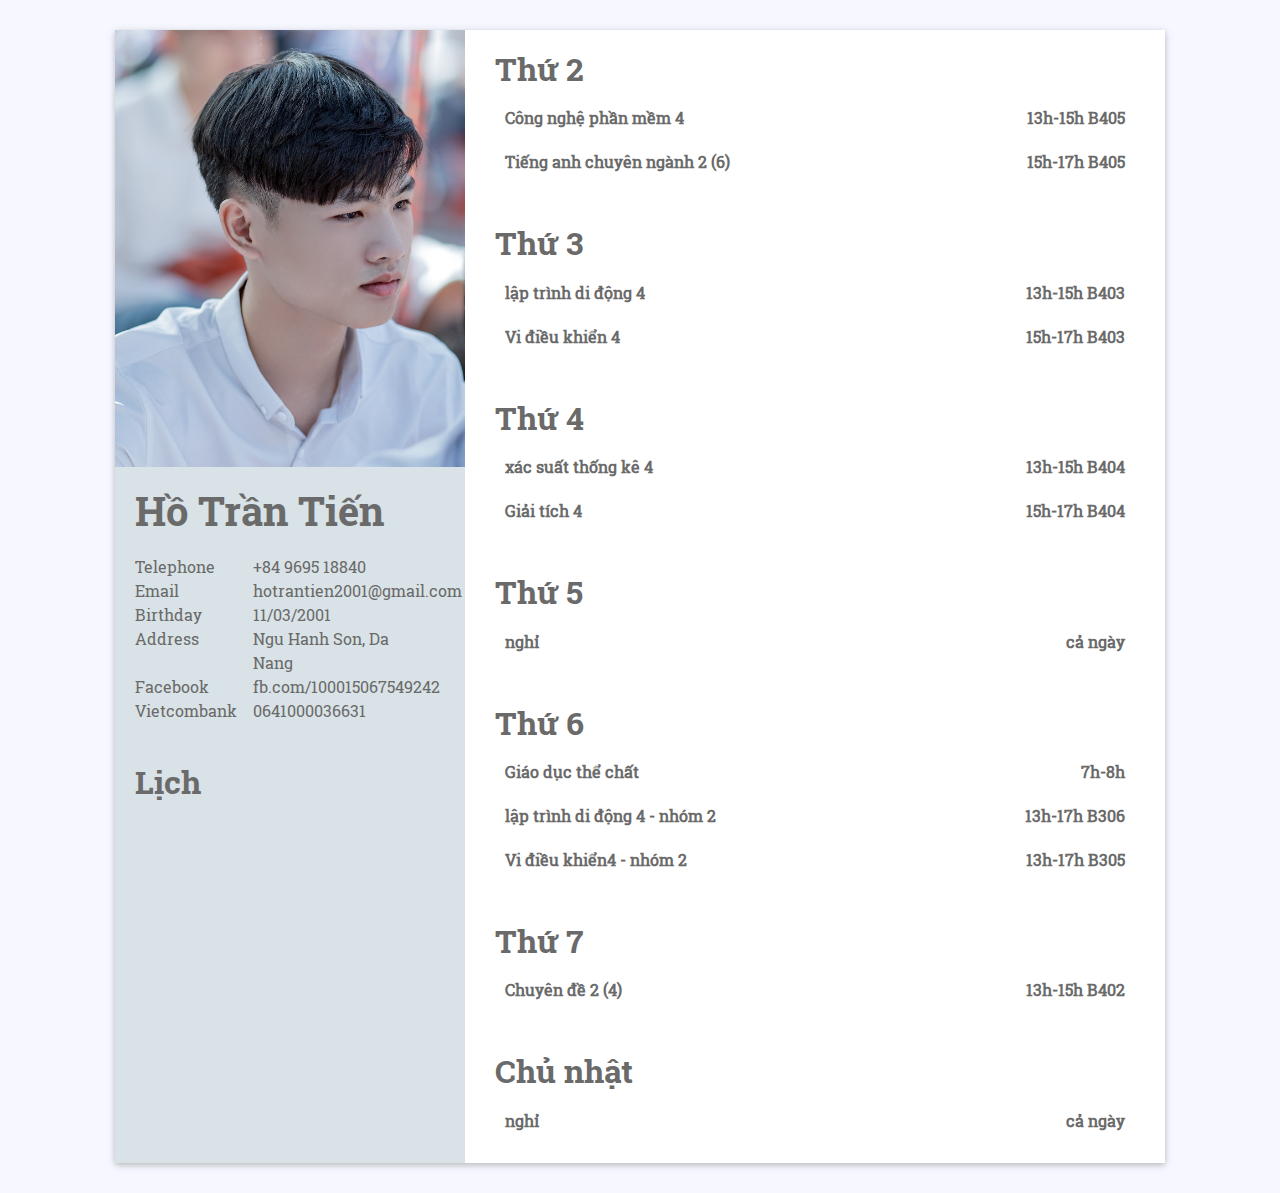
==== commit a4546258: "bỏ tài khoản offices" ====
--- a/index.html
+++ b/index.html
@@ -69,38 +69,6 @@
                             </div>
                             <div class="col-8">
                                0641000036631
-                            </div>
-                        </div>
-                        <div class="row no-margin">
-                            <div class="col-4 no-padding">
-                                A1
-                            </div>
-                            <div class="col-8">
-                               hotrantien2001@msu365.com
-                            </div>
-                        </div>
-                        <div class="row no-margin">
-                            <div class="col-4 no-padding">
-                                A1 plus
-                            </div>
-                            <div class="col-8">
-                               hotrantien2001@offices365.tk
-                            </div>
-                        </div>
-                        <div class="row no-margin">
-                            <div class="col-4 no-padding">
-                                A1 plus
-                            </div>
-                            <div class="col-8">
-                               httien.19it4@spievn.com
-                            </div>
-                        </div>
-                        <div class="row no-margin">
-                            <div class="col-4 no-padding">
-                                A5
-                            </div>
-                            <div class="col-8">
-                               hotrantien2001@lumg.ac
                             </div>
                         </div>
                         
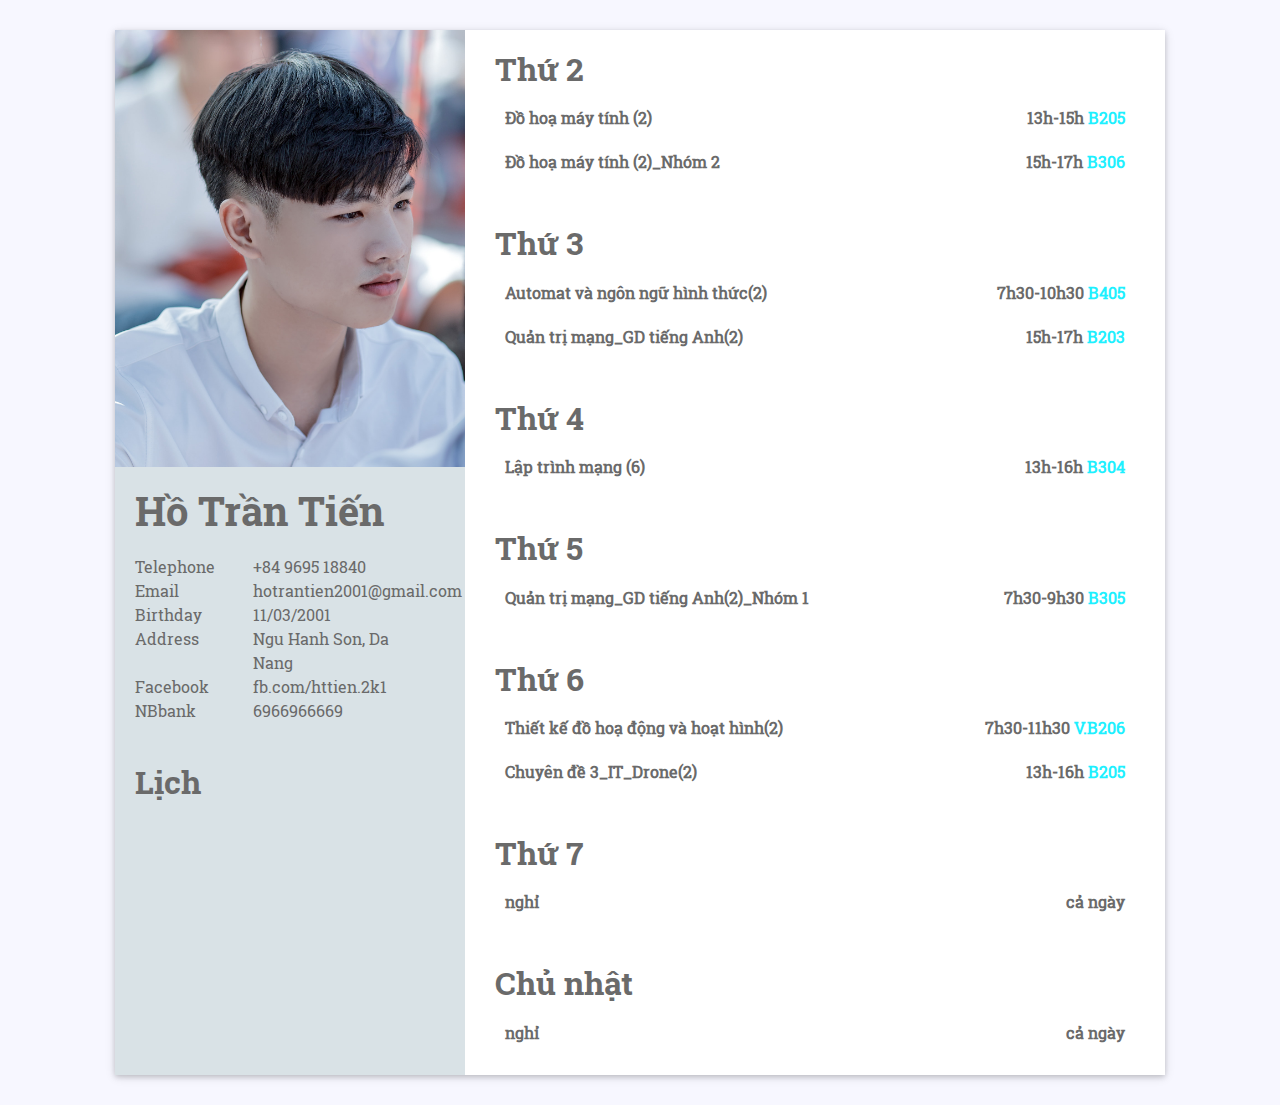
==== commit e77683db: "update" ====
--- a/index.html
+++ b/index.html
@@ -60,15 +60,15 @@
                                 Facebook
                             </div>
                             <div class="col-8">
-                               fb.com/100015067549242
+                               fb.com/httien.2k1
                             </div>
                         </div>
                         <div class="row no-margin">
                             <div class="col-4 no-padding">
-                                Vietcombank
+                                NBbank
                             </div>
                             <div class="col-8">
-                               0641000036631
+                               6966966669
                             </div>
                         </div>
                         
@@ -87,43 +87,42 @@
                     <div class="rit-data">
                         <h2>Thứ 2</h2>
                         <ul>
-                            <li><b>Công nghệ phần mềm 4<span>13h-15h B405</span></b></li>
-                            <li><b>Tiếng anh chuyên ngành 2 (6)<span>15h-17h    B405</span></b></li>
+                            <li><b>Đồ hoạ máy tính (2)<span>13h-15h <a href="https://meet.google.com/prx-bjou-cgv">B205</a></span></b></li>
+                            <li><b>Đồ hoạ máy tính (2)_Nhóm 2<span>15h-17h    <a href="https://meet.google.com/prx-bjou-cgv">B306</a></span></b></li>
                         </ul>
                     </div>
                     <div class="rit-data">
                         <h2>Thứ 3</h2>
                         <ul>
-                            <li><b>lập trình di động 4<span>13h-15h    B403</span></b></li>
-                            <li><b>Vi điều khiển 4<span>15h-17h    B403</span></b></li>
+                            <li><b>Automat và ngôn ngữ hình thức(2)<span>7h30-10h30    <a href="https://meet.google.com/mbf-wkzf-fho">B405</a></span></b></li>
+                            <li><b>Quản trị mạng_GD tiếng Anh(2)<span>15h-17h    <a href="https://meet.google.com/tne-oemd-iak">B203</a></span></b></li>
                         </ul>
                     </div>
                     <div class="rit-data">
                         <h2>Thứ 4</h2>
                         <ul>
-                            <li><b>xác suất thống kê 4<span>13h-15h     B404</span></b></li>
-                            <li><b>Giải tích 4<span>15h-17h    B404</span></b></li>
+                            <li><b>Lập trình mạng (6)<span>13h-16h     <a href="https://meet.google.com/dry-pmst-qqk">B304</a></span></b></li>
+                            
                         </ul>
                     </div>
                     <div class="rit-data">
                         <h2>Thứ 5</h2>
                         <ul>
-                            <li><b>nghỉ<span>cả ngày</span></b></li>
+                            <li><b>Quản trị mạng_GD tiếng Anh(2)_Nhóm 1<span>7h30-9h30     <a href="https://meet.google.com/yma-kisw-crm">B305</a></span></b></li>
                             
                         </ul>
                     </div>
                     <div class="rit-data">
                         <h2>Thứ 6</h2>
                         <ul>
-                            <li><b>Giáo dục thể chất <span>7h-8h</span></b></li>
-                            <li><b>lập trình di động 4 - nhóm 2<span>13h-17h    B306</span></b></li>
-                            <li><b>Vi điều khiển4 - nhóm 2<span>13h-17h    B305</span></b></li>
+                            <li><b>Thiết kế đồ hoạ động và hoạt hình(2) <span>7h30-11h30    <a href="https://meet.google.com/zdd-frbe-kbf">V.B206</a></span></b></li>
+                            <li><b>Chuyên đề 3_IT_Drone(2)<span>13h-16h    <a href="https://meet.google.com/tsr-gunb-nhh">B205</a></span></b></li>
                         </ul>
                     </div>
                     <div class="rit-data">
                         <h2>Thứ 7</h2>
                         <ul>
-                            <li><b>Chuyên đề 2 (4)<span>13h-15h    B402</span></b></li>
+                            <li><b>nghỉ<span>cả ngày</span></b></li>
                         </ul>
                     </div>
                     <div class="rit-data">
--- a/assets/css/style.css
+++ b/assets/css/style.css
@@ -246,5 +246,10 @@
       @media screen and (max-width: 480px) {
         .profile-box .rit-data ul li {
           font-size: .9rem; } }
+ a:link {
+     color: rgb(30, 240, 255);
+     background-color: transparent;
+     text-decoration: none;
+        }         
 
 /*# sourceMappingURL=style.css.map */
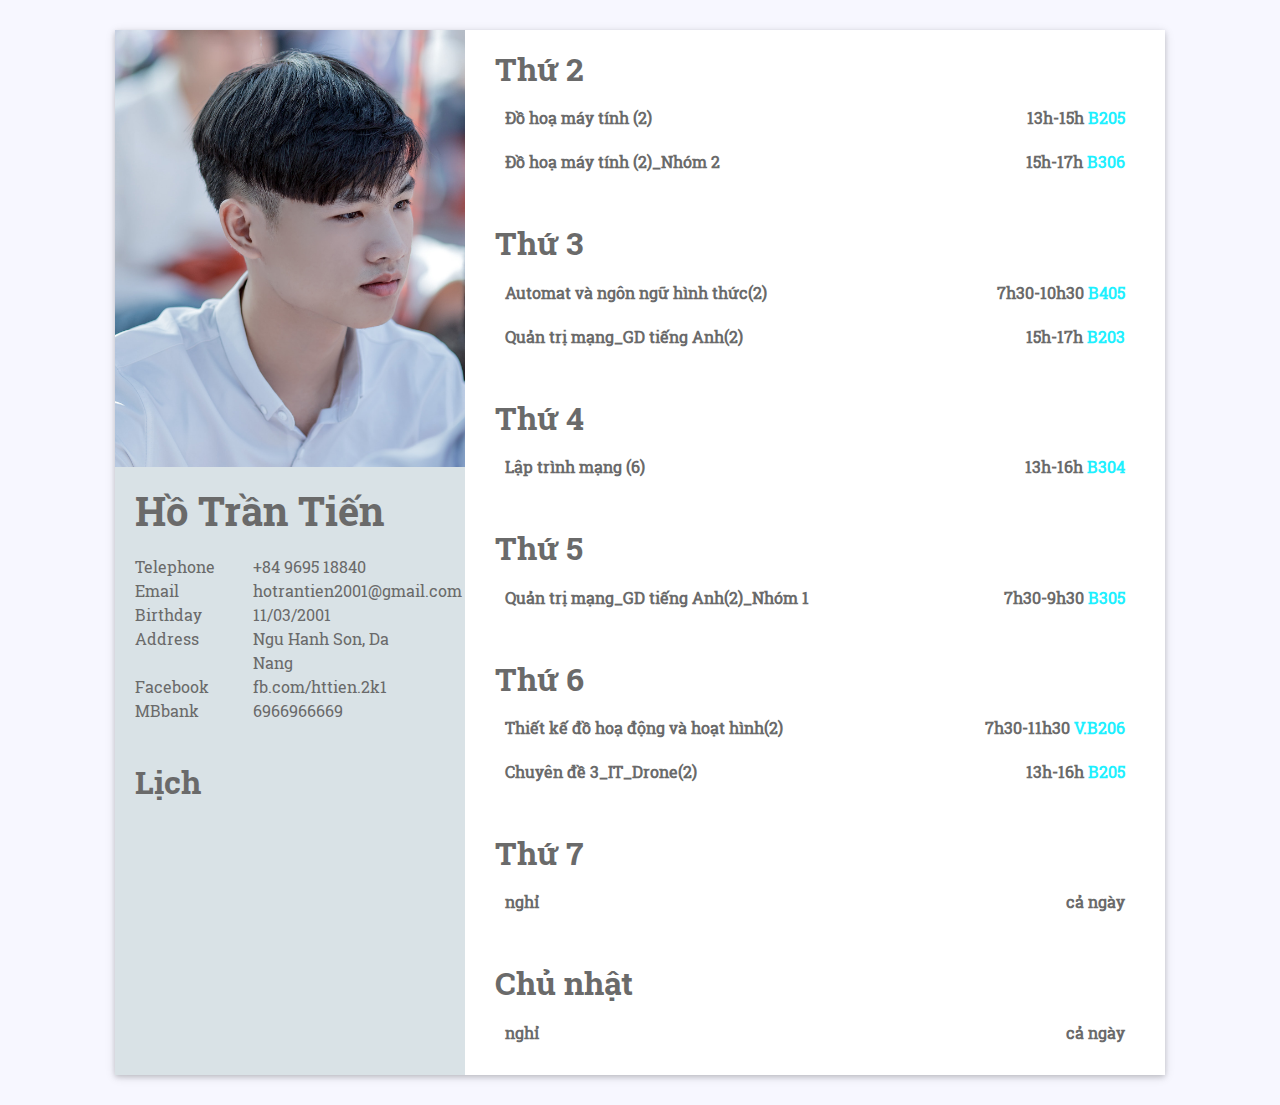
==== commit 86de9d19: "bank" ====
--- a/index.html
+++ b/index.html
@@ -65,7 +65,7 @@
                         </div>
                         <div class="row no-margin">
                             <div class="col-4 no-padding">
-                                NBbank
+                                MBbank
                             </div>
                             <div class="col-8">
                                6966966669
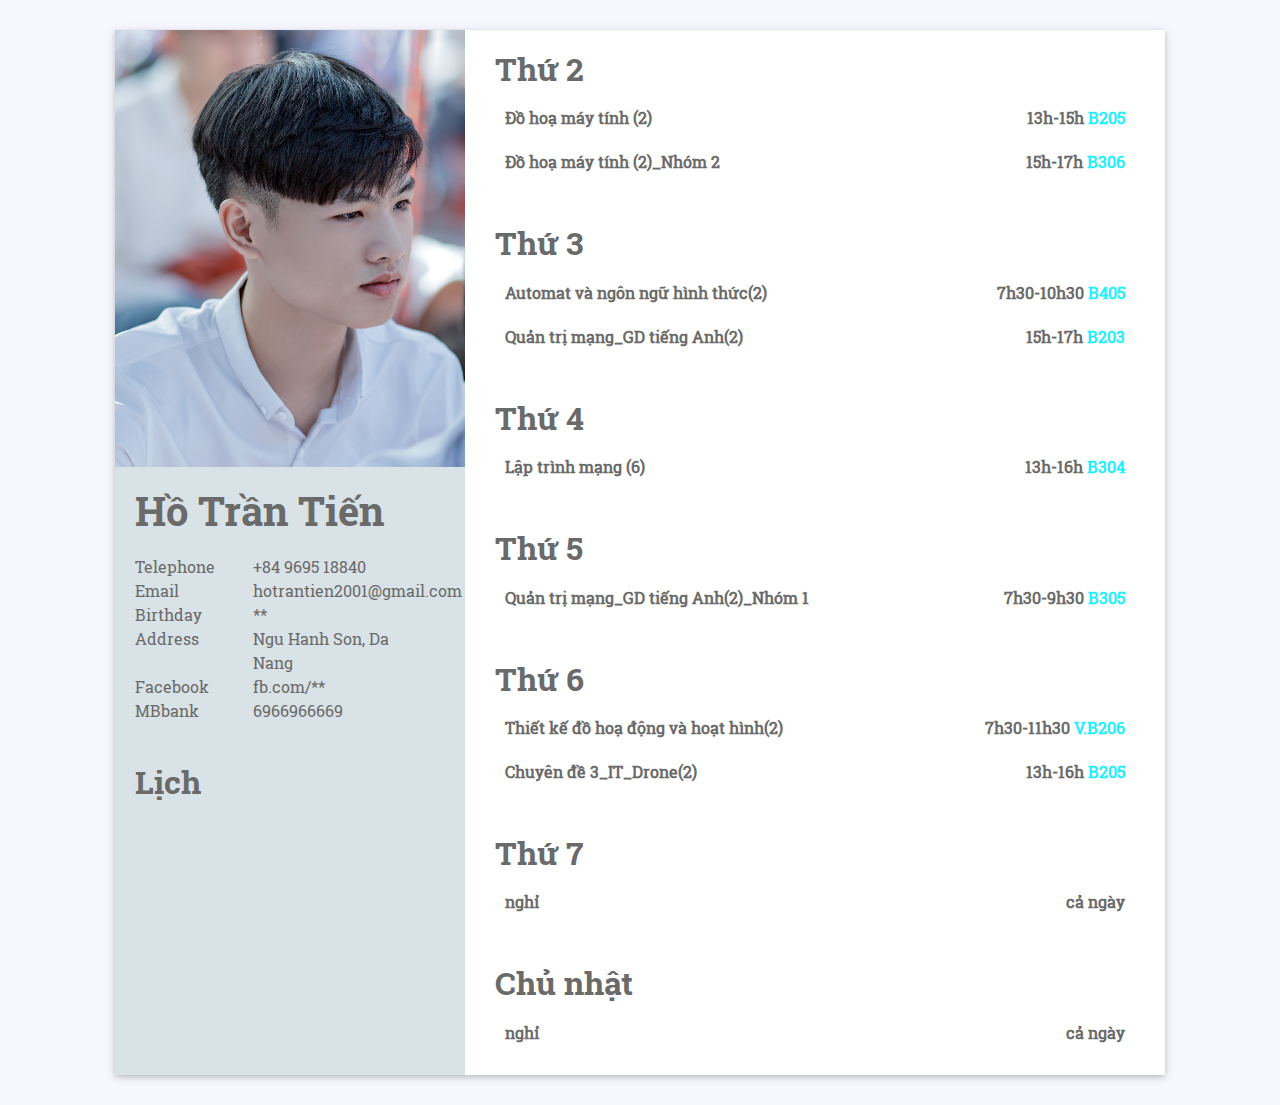
==== commit 9b8853b0: "Update" ====
--- a/index.html
+++ b/index.html
@@ -44,7 +44,7 @@
                                 Birthday
                             </div>
                             <div class="col-8">
-                                11/03/2001
+                                **
                             </div>
                         </div>
                         <div class="row no-margin">
@@ -60,7 +60,7 @@
                                 Facebook
                             </div>
                             <div class="col-8">
-                               fb.com/httien.2k1
+                               fb.com/**
                             </div>
                         </div>
                         <div class="row no-margin">
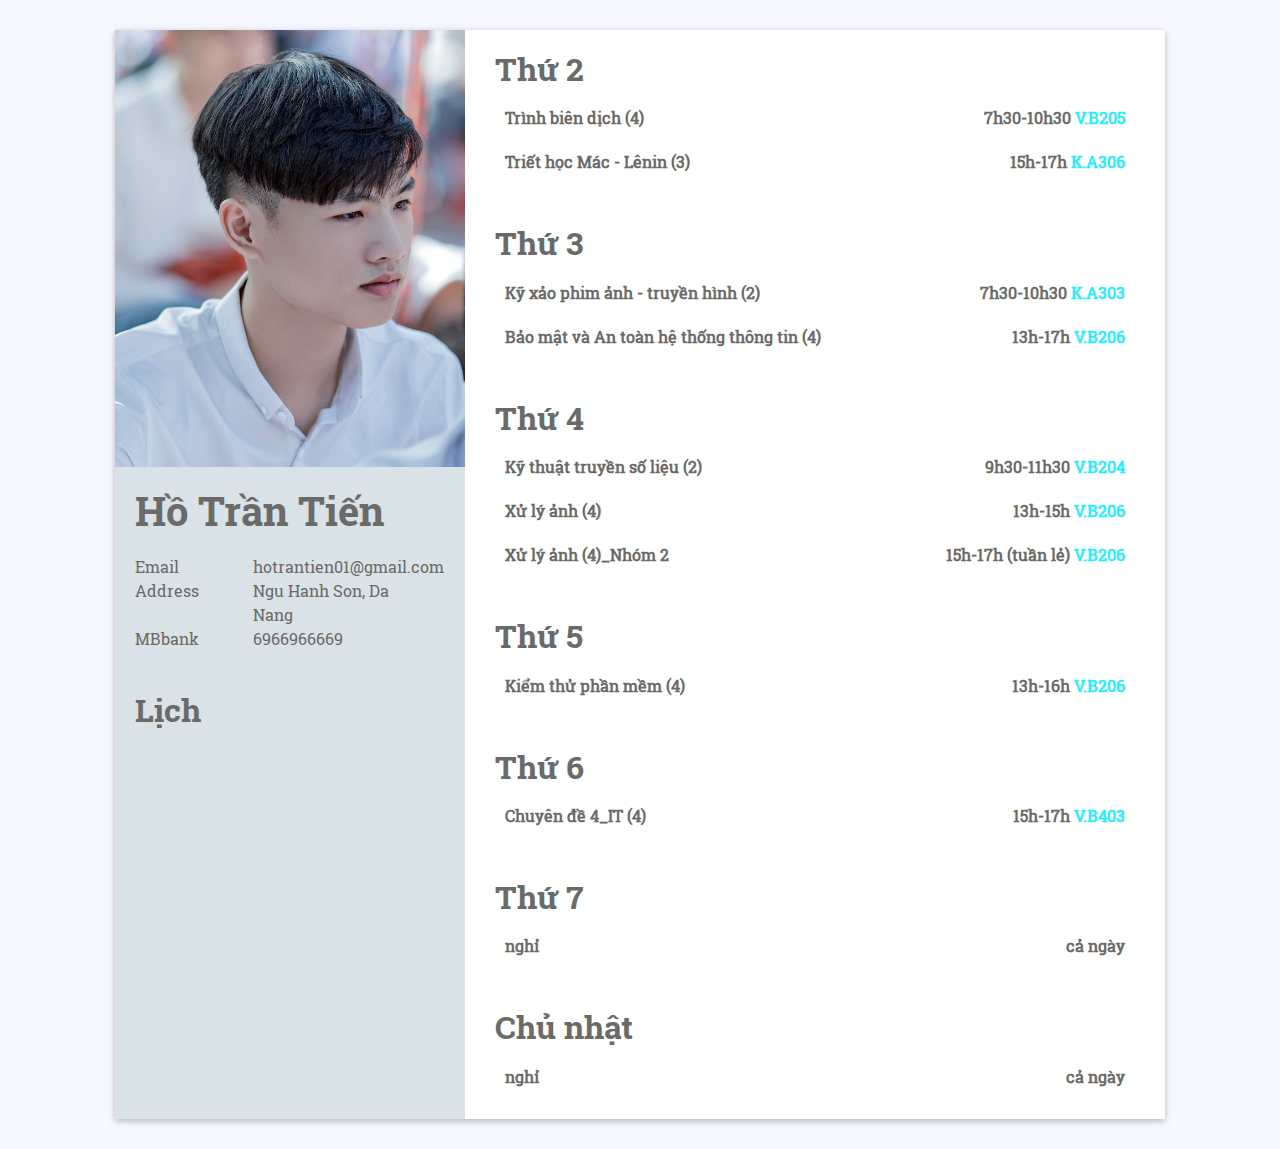
==== commit 3533aedd: "update" ====
--- a/index.html
+++ b/index.html
@@ -23,30 +23,30 @@
                     <div class="name-info">
                         <h1>Hồ Trần Tiến</h1>
                         
-                        <div class="row no-margin">
+                        <!-- <div class="row no-margin">
                             <div class="col-4 no-padding">
                                 Telephone
                             </div>
                             <div class="col-8">
                                 +84 9695 18840
                             </div>
-                        </div>
+                        </div> -->
                         <div class="row no-margin">
                             <div class="col-4 no-padding">
                                 Email
                             </div>
                             <div class="col-8">
-                                hotrantien2001@gmail.com
+                                hotrantien01@gmail.com
                             </div>
                         </div>
-                        <div class="row no-margin">
+                        <!-- <div class="row no-margin">
                             <div class="col-4 no-padding">
                                 Birthday
                             </div>
                             <div class="col-8">
                                 **
                             </div>
-                        </div>
+                        </div> -->
                         <div class="row no-margin">
                             <div class="col-4 no-padding">
                                 Address
@@ -55,14 +55,14 @@
                                Ngu Hanh Son, Da Nang
                             </div>
                         </div>
-                        <div class="row no-margin">
+                        <!-- <div class="row no-margin">
                             <div class="col-4 no-padding">
                                 Facebook
                             </div>
                             <div class="col-8">
                                fb.com/**
                             </div>
-                        </div>
+                        </div> -->
                         <div class="row no-margin">
                             <div class="col-4 no-padding">
                                 MBbank
@@ -87,36 +87,40 @@
                     <div class="rit-data">
                         <h2>Thứ 2</h2>
                         <ul>
-                            <li><b>Đồ hoạ máy tính (2)<span>13h-15h <a href="https://meet.google.com/prx-bjou-cgv">B205</a></span></b></li>
-                            <li><b>Đồ hoạ máy tính (2)_Nhóm 2<span>15h-17h    <a href="https://meet.google.com/prx-bjou-cgv">B306</a></span></b></li>
+                            <li><b>Trình biên dịch (4)<span>7h30-10h30 <a href="https://#">V.B205</a></span></b></li>
+                            <li><b>Triết học Mác - Lênin (3)<span>15h-17h    <a href="https://#">K.A306</a></span></b></li>
                         </ul>
                     </div>
                     <div class="rit-data">
                         <h2>Thứ 3</h2>
                         <ul>
-                            <li><b>Automat và ngôn ngữ hình thức(2)<span>7h30-10h30    <a href="https://meet.google.com/mbf-wkzf-fho">B405</a></span></b></li>
-                            <li><b>Quản trị mạng_GD tiếng Anh(2)<span>15h-17h    <a href="https://meet.google.com/tne-oemd-iak">B203</a></span></b></li>
+                            <li><b>Kỹ xảo phim ảnh - truyền hình (2)<span>7h30-10h30    <a href="https://#mbf-wkzf-fho">K.A303</a></span></b></li>
+                            <li><b>Bảo mật và An toàn hệ thống thông tin (4)<span>13h-17h    <a href="https://meet.google.com/jzy-scdo-uym">V.B206</a></span></b></li>
                         </ul>
                     </div>
                     <div class="rit-data">
                         <h2>Thứ 4</h2>
                         <ul>
-                            <li><b>Lập trình mạng (6)<span>13h-16h     <a href="https://meet.google.com/dry-pmst-qqk">B304</a></span></b></li>
+                            <li><b>Kỹ thuật truyền số liệu (2)<span>9h30-11h30     <a href="https://#dry-pmst-qqk">V.B204</a></span></b></li>
+                            <li><b>Xử lý ảnh (4)<span>13h-15h    <a href="https://#dry-pmst-qqk">V.B206</a></span></b></li>
+                            <li><b>Xử lý ảnh (4)_Nhóm 2<span>15h-17h (tuần lẻ)   <a href="https://#dry-pmst-qqk">V.B206</a></span></b></li>
+                            
+                            
                             
                         </ul>
                     </div>
                     <div class="rit-data">
                         <h2>Thứ 5</h2>
                         <ul>
-                            <li><b>Quản trị mạng_GD tiếng Anh(2)_Nhóm 1<span>7h30-9h30     <a href="https://meet.google.com/yma-kisw-crm">B305</a></span></b></li>
+                            <li><b>Kiểm thử phần mềm (4)<span>13h-16h   <a href="https://#yma-kisw-crm">V.B206</a></span></b></li>
                             
                         </ul>
                     </div>
                     <div class="rit-data">
                         <h2>Thứ 6</h2>
                         <ul>
-                            <li><b>Thiết kế đồ hoạ động và hoạt hình(2) <span>7h30-11h30    <a href="https://meet.google.com/zdd-frbe-kbf">V.B206</a></span></b></li>
-                            <li><b>Chuyên đề 3_IT_Drone(2)<span>13h-16h    <a href="https://meet.google.com/tsr-gunb-nhh">B205</a></span></b></li>
+                            <li><b>Chuyên đề 4_IT (4) <span>15h-17h <a href="https://#zdd-frbe-kbf">V.B403</a></span></b></li>
+                          
                         </ul>
                     </div>
                     <div class="rit-data">
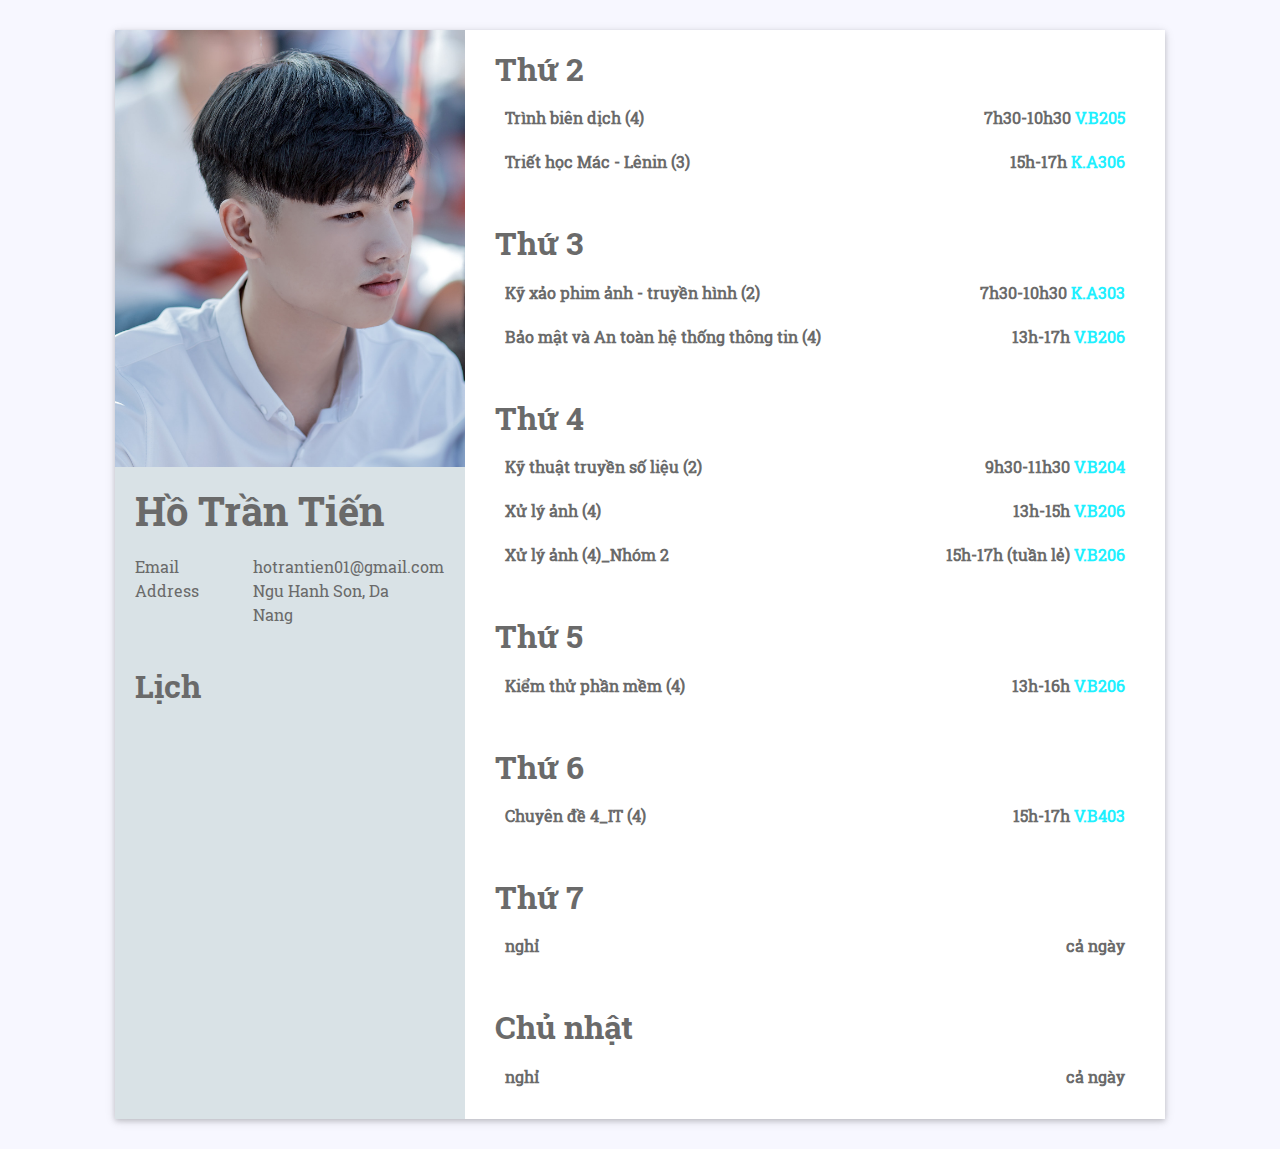
==== commit 85bb40fe: "up" ====
--- a/index.html
+++ b/index.html
@@ -63,14 +63,14 @@
                                fb.com/**
                             </div>
                         </div> -->
-                        <div class="row no-margin">
+                        <!-- <div class="row no-margin">
                             <div class="col-4 no-padding">
                                 MBbank
                             </div>
                             <div class="col-8">
                                6966966669
                             </div>
-                        </div>
+                        </div> -->
                         
                     </div>
                     <div class="profile">
@@ -87,8 +87,8 @@
                     <div class="rit-data">
                         <h2>Thứ 2</h2>
                         <ul>
-                            <li><b>Trình biên dịch (4)<span>7h30-10h30 <a href="https://#">V.B205</a></span></b></li>
-                            <li><b>Triết học Mác - Lênin (3)<span>15h-17h    <a href="https://#">K.A306</a></span></b></li>
+                            <li><b>Trình biên dịch (4)<span>7h30-10h30 <a href="https://meet.google.com/sms-dzci-tja">V.B205</a></span></b></li>
+                            <li><b>Triết học Mác - Lênin (3)<span>15h-17h    <a href="https://meet.google.com/nqo-ymdz-jsb">K.A306</a></span></b></li>
                         </ul>
                     </div>
                     <div class="rit-data">
